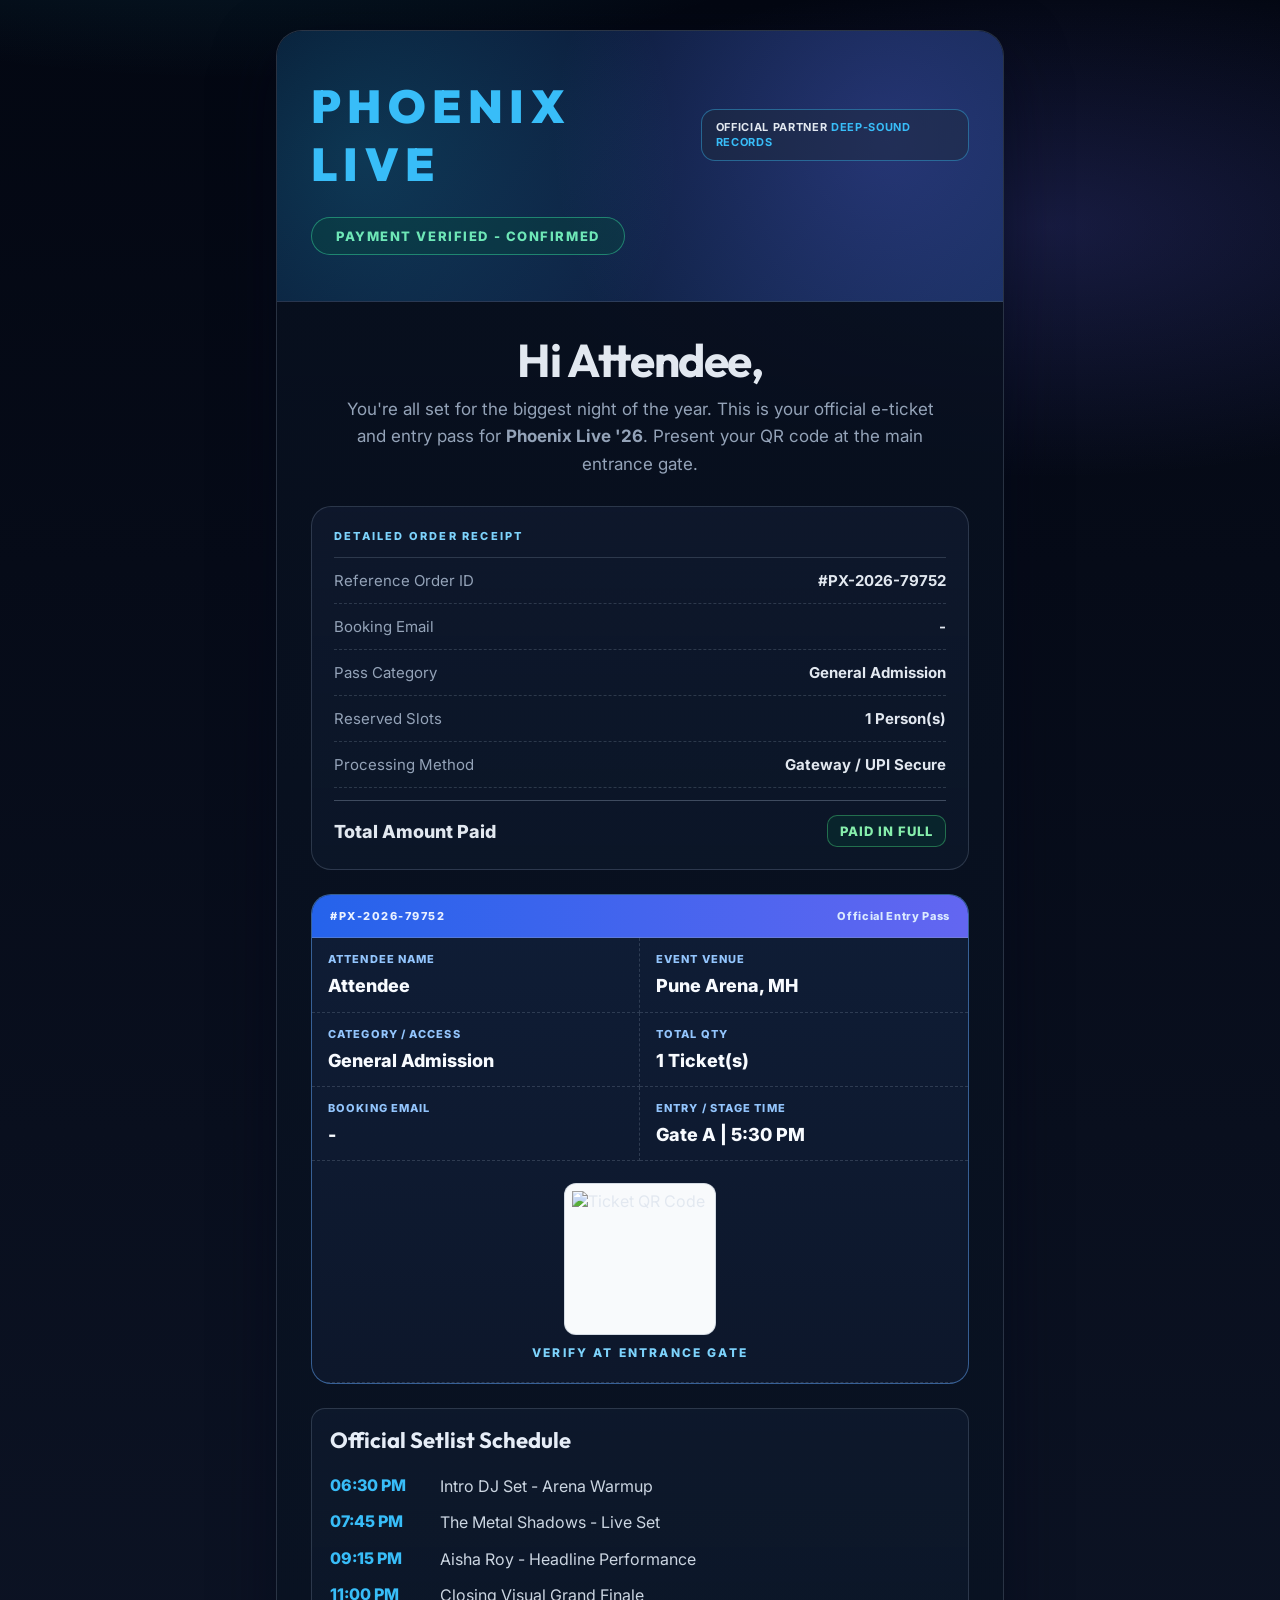
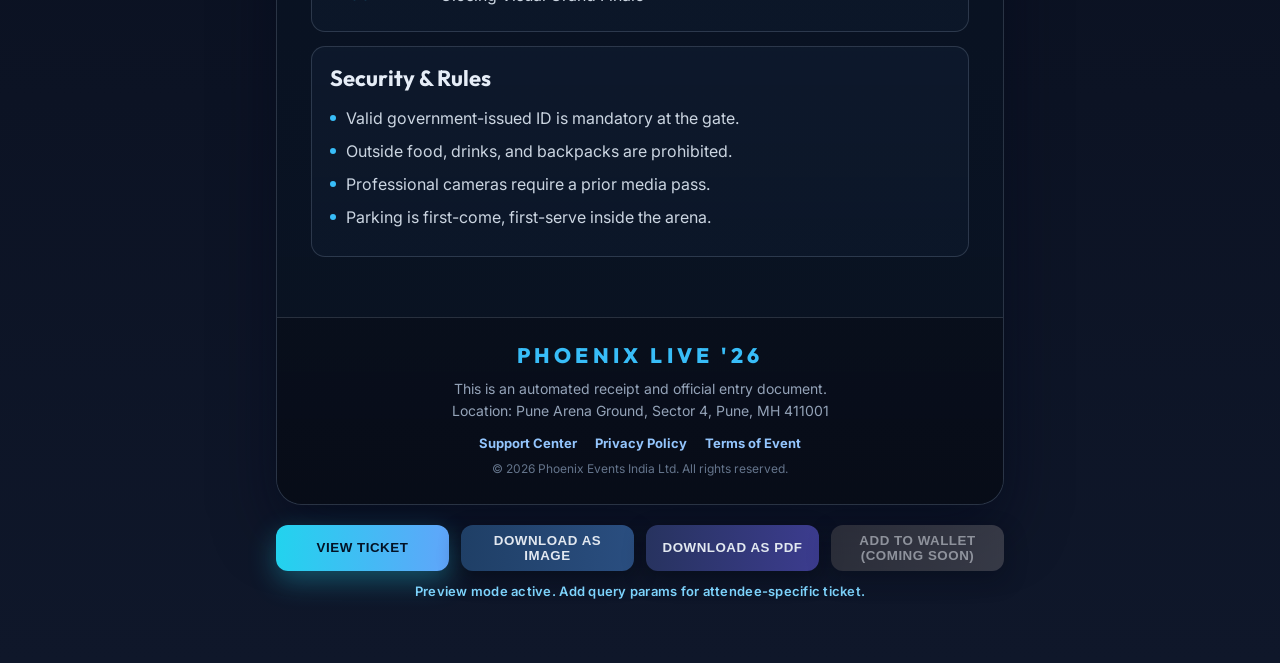
==== email-template/index.html @ 5c180bb5 "Fix e-ticket routing/caching and stabilize ticket preview/download flow" ====
﻿
<!DOCTYPE html>
<html lang="en">
<head>
  <meta charset="UTF-8" />
  <meta name="viewport" content="width=device-width, initial-scale=1.0" />
  <meta http-equiv="Cache-Control" content="no-cache, no-store, must-revalidate" />
  <meta http-equiv="Pragma" content="no-cache" />
  <meta http-equiv="Expires" content="0" />
  <title>PHOENIX LIVE '26 - Official E-Ticket</title>
  <link rel="preconnect" href="https://fonts.googleapis.com" />
  <link rel="preconnect" href="https://fonts.gstatic.com" crossorigin />
  <link href="https://fonts.googleapis.com/css2?family=Inter:wght@400;500;600;700;800;900&family=Outfit:wght@500;700;800;900&display=swap" rel="stylesheet" />
  <style>
    :root {
      --bg1:#030712; --bg2:#0f172a; --surface:#0b1222; --line:rgba(148,163,184,.24);
      --text:#e2e8f0; --muted:#94a3b8; --dim:#64748b; --cyan:#22d3ee; --indigo:#6366f1;
      --success:#34d399; --danger:#fb7185; --shadow:0 24px 60px rgba(2,6,23,.5);
    }
    *,*::before,*::after{box-sizing:border-box;margin:0;padding:0}
    html,body{min-height:100%;font-family:'Inter',system-ui,-apple-system,sans-serif;color:var(--text);overflow-x:hidden;
      background:radial-gradient(1100px 420px at 18% -8%,rgba(34,211,238,.16),transparent 62%),
      radial-gradient(960px 420px at 82% 10%,rgba(99,102,241,.2),transparent 60%),
      linear-gradient(180deg,var(--bg1),var(--bg2));}
    .page-frame{max-width:760px;margin:30px auto 56px;padding:0 16px}
    .ticket-error{display:none;margin-bottom:16px;padding:14px 16px;border-radius:12px;border:1px solid rgba(251,113,133,.45);background:rgba(127,29,29,.25);color:#fecdd3;font-weight:700;text-align:center}
    .ticket-error.show{display:block}
    #ticket-container.arena-pass{border-radius:26px;border:1px solid var(--line);background:linear-gradient(180deg,rgba(8,15,30,.88),rgba(10,19,35,.96));box-shadow:var(--shadow);overflow:hidden}
    .main-header{position:relative;padding:46px 34px;background:linear-gradient(126deg,#07132d,#102347 64%,#162d59);border-bottom:1px solid var(--line)}
    .main-header::after{content:"";position:absolute;inset:0;background:radial-gradient(circle at 12% 48%,rgba(34,211,238,.17),transparent 48%),radial-gradient(circle at 84% 40%,rgba(99,102,241,.24),transparent 53%);pointer-events:none}
    .header-top{position:relative;z-index:1;display:flex;justify-content:space-between;align-items:center;gap:12px;margin-bottom:24px}
    .brand-name{font-family:'Outfit',sans-serif;font-size:clamp(30px,4vw,46px);letter-spacing:.14em;font-weight:900;color:#38bdf8;text-transform:uppercase}
    .partner-seal{border-radius:14px;padding:10px 14px;border:1px solid rgba(56,189,248,.42);background:rgba(30,41,59,.5);font-size:11px;letter-spacing:.06em;font-weight:700;text-transform:uppercase;line-height:1.35}
    .partner-seal b{color:#38bdf8}
    .status-badge{position:relative;z-index:1;display:inline-flex;justify-content:center;align-items:center;margin:0 auto;padding:10px 24px;border-radius:999px;border:1px solid rgba(52,211,153,.5);background:rgba(6,78,59,.34);color:#6ee7b7;font-size:13px;font-weight:800;letter-spacing:.12em;text-transform:uppercase}
    .content-body{padding:34px}
    .hero-msg{text-align:center;margin-bottom:28px}
    .hero-msg h1{font-family:'Outfit',sans-serif;font-size:clamp(32px,4vw,46px);line-height:1.08;margin-bottom:10px;letter-spacing:-.03em}
    .hero-msg p{margin:0 auto;max-width:620px;color:var(--muted);font-size:17px;line-height:1.62}
    .receipt-section{border-radius:20px;border:1px solid var(--line);background:linear-gradient(180deg,rgba(17,27,49,.7),rgba(12,23,41,.85));padding:22px;margin-bottom:24px}
    .section-label{display:block;margin-bottom:14px;color:#7dd3fc;font-size:11px;font-weight:800;letter-spacing:.2em;text-transform:uppercase}
    .receipt-grid{border-top:1px solid var(--line)}
    .receipt-row{display:flex;justify-content:space-between;gap:18px;padding:13px 0;border-bottom:1px dashed var(--line);font-size:15px}
    .receipt-row .label{color:var(--muted)} .receipt-row .value{font-weight:700;text-align:right;word-break:break-word}
    .total-strip{margin-top:12px;padding-top:14px;border-top:1px solid rgba(148,163,184,.38);display:flex;justify-content:space-between;align-items:center;gap:12px}
    .total-label{font-size:18px;font-weight:800} .total-status{font-size:13px;font-weight:800;text-transform:uppercase;letter-spacing:.08em;border-radius:10px;padding:7px 12px;color:#86efac;border:1px solid rgba(74,222,128,.4);background:rgba(6,78,59,.28)}
    .ticket-box{border:1px solid rgba(96,165,250,.5);border-radius:20px;overflow:hidden;margin-bottom:24px;background:linear-gradient(180deg,#0f1d36,#0d172b)}
    .ticket-top{display:flex;justify-content:space-between;align-items:center;gap:16px;padding:14px 18px;background:linear-gradient(90deg,#2563eb,var(--indigo));border-bottom:1px solid rgba(148,163,184,.36)}
    .ticket-top .pass-badge{font-size:11px;font-weight:800;letter-spacing:.14em;text-transform:uppercase;color:#eaf1ff}
    .ticket-top .serial-badge{font-size:11px;color:#dbeafe;font-weight:800;letter-spacing:.06em}
    .ticket-main{display:grid;grid-template-columns:repeat(2,minmax(0,1fr));border-bottom:1px dashed var(--line)}
    .ticket-cell{padding:14px 16px;border-bottom:1px dashed var(--line)}
    .ticket-cell:nth-child(odd){border-right:1px dashed var(--line)}
    .cell-label{display:block;margin-bottom:8px;color:#93c5fd;font-size:11px;font-weight:800;letter-spacing:.1em;text-transform:uppercase}
    .cell-value{color:#f8fbff;font-size:18px;font-weight:800;line-height:1.3;word-break:break-word}
    .qr-area{grid-column:1/-1;display:flex;flex-direction:column;align-items:center;padding:22px 18px;gap:10px}
    .qr-container{width:152px;height:152px;border-radius:12px;overflow:hidden;background:#f8fafc;border:1px solid rgba(148,163,184,.36);display:grid;place-items:center}
    .qr-placeholder{width:136px;height:136px;display:block;object-fit:contain}
    .scan-msg{color:#7dd3fc;font-size:12px;text-transform:uppercase;font-weight:800;letter-spacing:.18em;text-align:center}
    .footer-info{display:grid;gap:14px}
    .info-card{border-radius:14px;border:1px solid var(--line);background:linear-gradient(180deg,rgba(15,27,47,.72),rgba(13,24,42,.82));padding:18px}
    .info-card h3{font-family:'Outfit',sans-serif;font-size:22px;line-height:1.2;margin-bottom:14px;color:#e6edf7}
    .lineup-item{display:flex;gap:12px;padding:7px 0} .lineup-time{width:98px;flex-shrink:0;color:#38bdf8;font-weight:800}
    .lineup-act{color:#cbd5e1;line-height:1.4}
    .rules-list{list-style:none} .rules-list li{position:relative;padding-left:16px;margin-bottom:9px;color:#cbd5e1;line-height:1.5}
    .rules-list li::before{content:"";position:absolute;left:0;top:9px;width:6px;height:6px;border-radius:50%;background:#38bdf8}
    .site-footer{border-top:1px solid var(--line);margin-top:26px;padding:24px 34px 28px;text-align:center;background:linear-gradient(180deg,rgba(8,14,27,.9),rgba(7,12,23,.95))}
    .footer-logo{font-family:'Outfit',sans-serif;color:#38bdf8;font-size:21px;letter-spacing:.2em;text-transform:uppercase;font-weight:800;margin-bottom:10px}
    .footer-text{color:var(--muted);font-size:14px;line-height:1.6;margin-bottom:12px}
    .footer-links{display:flex;justify-content:center;flex-wrap:wrap;gap:18px;margin-bottom:10px}
    .footer-links a{color:#93c5fd;text-decoration:none;font-weight:700;font-size:13px}
    .copyright{font-size:12px;color:var(--dim)}
    .ticket-controls{margin-top:20px;display:grid;grid-template-columns:repeat(4,minmax(0,1fr));gap:12px}
    .control-btn{min-height:46px;border:0;border-radius:12px;padding:0 14px;display:inline-flex;align-items:center;justify-content:center;text-align:center;font-weight:800;letter-spacing:.04em;text-transform:uppercase;cursor:pointer;color:#e2e8f0;background:linear-gradient(92deg,#0f274d,#1d2e58);box-shadow:0 8px 22px rgba(3,7,18,.45);transition:transform .2s ease,box-shadow .2s ease,filter .2s ease}
    .control-btn:hover{transform:translateY(-2px);box-shadow:0 12px 30px rgba(2,6,23,.6);filter:brightness(1.08)}
    .control-btn:active{transform:translateY(0)}
    .control-btn:focus-visible{outline:2px solid var(--cyan);outline-offset:2px}
    .control-btn.primary{color:#031225;background:linear-gradient(92deg,var(--cyan),#60a5fa);box-shadow:0 10px 28px rgba(34,211,238,.32)}
    .control-btn.secondary{background:linear-gradient(92deg,#1f3f66,#2a4e80)} .control-btn.tertiary{background:linear-gradient(92deg,#27335f,#3c3c8f)}
    .control-btn.wallet{background:linear-gradient(92deg,#3f3f46,#52525b);color:#e5e7eb;cursor:not-allowed;opacity:.82}
    .control-btn[disabled]{cursor:not-allowed;opacity:.6;transform:none;filter:none}
    .action-status{min-height:24px;margin-top:12px;color:#7dd3fc;font-size:13px;text-align:center;font-weight:600;letter-spacing:.02em}
    .action-status.error{color:#fda4af} .action-status.success{color:#86efac}
    @media (max-width:980px){.ticket-controls{grid-template-columns:repeat(2,minmax(0,1fr))}}
    @media (max-width:760px){.page-frame{margin:20px auto 46px;padding:0 10px}.main-header{padding:30px 18px}.header-top{flex-direction:column;align-items:flex-start}.brand-name{letter-spacing:.09em}.content-body{padding:20px 16px}.site-footer{padding:20px 16px 24px}.ticket-main{grid-template-columns:1fr}.ticket-cell:nth-child(odd){border-right:none}.lineup-item{flex-direction:column;gap:4px}.lineup-time{width:auto}.ticket-controls{grid-template-columns:1fr}}
  </style>
</head>
<body>
  <main class="page-frame" aria-label="Phoenix Live Ticket Page">
    <div id="ticket-error" class="ticket-error" role="alert" aria-live="assertive">Invalid Ticket URL</div>
    <div id="ticket-container" class="arena-pass">
      <header class="main-header">
        <div class="header-top">
          <div class="brand-name">Phoenix Live</div>
          <div class="partner-seal">Official Partner <b>Deep-Sound Records</b></div>
        </div>
        <div class="status-badge">Payment Verified - Confirmed</div>
      </header>
      <div class="content-body">
        <section class="hero-msg" aria-label="Attendee Greeting">
          <h1 id="greet-name">Hi Attendee,</h1>
          <p>You're all set for the biggest night of the year. This is your official e-ticket and entry pass for <strong>Phoenix Live '26</strong>. Present your QR code at the main entrance gate.</p>
        </section>
        <section class="receipt-section" aria-label="Order Receipt">
          <span class="section-label">Detailed Order Receipt</span>
          <div class="receipt-grid">
            <div class="receipt-row"><span class="label">Reference Order ID</span><span class="value" id="receipt-id">#PX-2026-00000</span></div>
            <div class="receipt-row"><span class="label">Booking Email</span><span class="value" id="receipt-email">-</span></div>
            <div class="receipt-row"><span class="label">Pass Category</span><span class="value" id="receipt-pass">General Admission</span></div>
            <div class="receipt-row"><span class="label">Reserved Slots</span><span class="value" id="receipt-qty">1 Person(s)</span></div>
            <div class="receipt-row"><span class="label">Processing Method</span><span class="value">Gateway / UPI Secure</span></div>
          </div>
          <div class="total-strip"><span class="total-label">Total Amount Paid</span><span class="total-status">Paid in Full</span></div>
        </section>
        <section class="ticket-box" aria-label="Official Venue Ticket">
          <div class="ticket-top">
            <span class="pass-badge" id="pass-id-badge">#PX-2026-00000</span>
            <span class="serial-badge">Official Entry Pass</span>
          </div>
          <div class="ticket-main">
            <div class="ticket-cell"><span class="cell-label">Attendee Name</span><span class="cell-value" id="pass-name">Attendee</span></div>
            <div class="ticket-cell"><span class="cell-label">Event Venue</span><span class="cell-value">Pune Arena, MH</span></div>
            <div class="ticket-cell"><span class="cell-label">Category / Access</span><span class="cell-value" id="pass-cat">General Admission</span></div>
            <div class="ticket-cell"><span class="cell-label">Total Qty</span><span class="cell-value" id="pass-total">1 Ticket(s)</span></div>
            <div class="ticket-cell"><span class="cell-label">Booking Email</span><span class="cell-value" id="pass-email">-</span></div>
            <div class="ticket-cell"><span class="cell-label">Entry / Stage Time</span><span class="cell-value">Gate A | 5:30 PM</span></div>
            <div class="qr-area">
              <div class="qr-container">
                <img id="qr-img" class="qr-placeholder" src="https://api.qrserver.com/v1/create-qr-code/?size=150x150&data=PX-2026-CONFIRMED" alt="Ticket QR Code" />
              </div>
              <div class="scan-msg">Verify at Entrance Gate</div>
            </div>
          </div>
        </section>
        <section class="footer-info" aria-label="Event Information">
          <div class="info-card">
            <h3>Official Setlist Schedule</h3>
            <div class="lineup-item"><span class="lineup-time">06:30 PM</span><span class="lineup-act">Intro DJ Set - Arena Warmup</span></div>
            <div class="lineup-item"><span class="lineup-time">07:45 PM</span><span class="lineup-act">The Metal Shadows - Live Set</span></div>
            <div class="lineup-item"><span class="lineup-time">09:15 PM</span><span class="lineup-act">Aisha Roy - Headline Performance</span></div>
            <div class="lineup-item"><span class="lineup-time">11:00 PM</span><span class="lineup-act">Closing Visual Grand Finale</span></div>
          </div>
          <div class="info-card">
            <h3>Security &amp; Rules</h3>
            <ul class="rules-list">
              <li>Valid government-issued ID is mandatory at the gate.</li>
              <li>Outside food, drinks, and backpacks are prohibited.</li>
              <li>Professional cameras require a prior media pass.</li>
              <li>Parking is first-come, first-serve inside the arena.</li>
            </ul>
          </div>
        </section>
      </div>
      <footer class="site-footer">
        <div class="footer-logo">Phoenix Live '26</div>
        <p class="footer-text">This is an automated receipt and official entry document.<br />Location: Pune Arena Ground, Sector 4, Pune, MH 411001</p>
        <div class="footer-links"><a href="#">Support Center</a><a href="#">Privacy Policy</a><a href="#">Terms of Event</a></div>
        <div class="copyright">&copy; 2026 Phoenix Events India Ltd. All rights reserved.</div>
      </footer>
    </div>
    <div class="ticket-controls" aria-label="Ticket Actions">
      <button type="button" id="view-ticket-btn" class="control-btn primary">View Ticket</button>
      <button type="button" id="download-image-btn" class="control-btn secondary">Download As Image</button>
      <button type="button" id="download-pdf-btn" class="control-btn tertiary">Download As PDF</button>
      <button type="button" id="wallet-btn" class="control-btn wallet" disabled>Add To Wallet (Coming Soon)</button>
    </div>
    <p id="action-status" class="action-status" aria-live="polite"></p>
  </main>
  <script src="https://cdnjs.cloudflare.com/ajax/libs/html2canvas/1.4.1/html2canvas.min.js"></script>
  <script src="https://cdn.jsdelivr.net/npm/qrcode@1.5.4/build/qrcode.min.js"></script>
  <script src="https://cdnjs.cloudflare.com/ajax/libs/jspdf/2.5.1/jspdf.umd.min.js"></script>
  <script>
    'use strict';
    const TICKET_CONFIG = { fileNameImage: 'Phoenix_Live_Ticket.png', fileNamePdf: 'Phoenix_Live_Ticket.pdf', minCaptureScale: 2, maxCaptureScale: 4, autoDownloadDelayMs: 3000 };
    const state = { valid: false, errors: [], data: null, serial: String(Math.floor(Math.random() * 90000 + 10000)), orderId: '', autoDownloadTriggered: false, downloadBusy: false };
    function sanitizeText(value, fallback, maxLen) {
      const safeFallback = fallback || '';
      if (typeof value !== 'string') return safeFallback;
      const normalized = value.trim().replace(/\s+/g, ' ');
      if (!normalized) return safeFallback;
      return normalized.slice(0, maxLen || 80);
    }
    function parseAndValidateParams() {
      const params = new URLSearchParams(window.location.search);
      const keys = ['name', 'pass', 'qty', 'email'];
      const hasMeaningfulParams = keys.some((key) => {
        const raw = params.get(key);
        return typeof raw === 'string' && raw.trim() !== '';
      });
      const rawName = params.get('name');
      const rawPass = params.get('pass');
      const rawQty = params.get('qty');
      const rawEmail = params.get('email');
      const data = { name: sanitizeText(rawName, 'Attendee', 70), pass: sanitizeText(rawPass, 'General Admission', 70), qty: 1, email: sanitizeText(rawEmail, '-', 120) };
      const errors = [];
      if (rawQty !== null && rawQty.trim() !== '') {
        const parsedQty = Number(rawQty);
        if (!Number.isFinite(parsedQty) || parsedQty <= 0 || !Number.isInteger(parsedQty)) {
          errors.push('Invalid quantity: qty must be a positive integer.');
        } else {
          data.qty = parsedQty;
        }
      }
      if (!data.name) data.name = 'Attendee';
      return { valid: errors.length === 0, data, errors, hasMeaningfulParams };
    }
    function fillText(id, value) { const el = document.getElementById(id); if (el) el.textContent = value; }
    function setActionStatus(message, tone) {
      const statusEl = document.getElementById('action-status');
      if (!statusEl) return;
      statusEl.textContent = message || '';
      statusEl.className = 'action-status';
      if (tone) statusEl.classList.add(tone);
    }
    function setTicketError(errors) {
      const errorEl = document.getElementById('ticket-error');
      if (!errorEl) return;
      if (errors && errors.length) {
        errorEl.textContent = errors[0] || 'Invalid Ticket URL';
        errorEl.classList.add('show');
        return;
      }
      errorEl.classList.remove('show');
      errorEl.textContent = 'Invalid Ticket URL';
    }
    function setDownloadButtonsDisabled(disabled) {
      const imageBtn = document.getElementById('download-image-btn');
      const pdfBtn = document.getElementById('download-pdf-btn');
      if (imageBtn) imageBtn.disabled = !!disabled;
      if (pdfBtn) pdfBtn.disabled = !!disabled;
    }
    function getCaptureScale() {
      const dpr = window.devicePixelRatio || 1;
      const scaled = dpr * 1.8;
      return Math.max(TICKET_CONFIG.minCaptureScale, Math.min(TICKET_CONFIG.maxCaptureScale, scaled));
    }
    async function captureTicketCanvas() {
      const ticketContainer = document.getElementById('ticket-container');
      if (!ticketContainer) throw new Error('Ticket container not found.');
      try {
        return await html2canvas(ticketContainer, { scale: getCaptureScale(), useCORS: true, backgroundColor: null, logging: false });
      } catch (error) {
        // Retry by excluding external QR image if browser marks canvas as tainted.
        return html2canvas(ticketContainer, {
          scale: getCaptureScale(),
          useCORS: true,
          backgroundColor: null,
          logging: false,
          ignoreElements: function (el) { return el && el.id === 'qr-img'; }
        });
      }
    }
    function setQrFallbackImage(imgEl, qrPayload) {
      const encoded = encodeURIComponent(qrPayload);
      imgEl.src = 'https://api.qrserver.com/v1/create-qr-code/?size=160x160&data=' + encoded;
    }
    function setQrImage(imgEl, qrPayload) {
      imgEl.crossOrigin = 'anonymous';
      imgEl.referrerPolicy = 'no-referrer';
      if (window.QRCode && typeof window.QRCode.toDataURL === 'function') {
        window.QRCode.toDataURL(qrPayload, {
          errorCorrectionLevel: 'M',
          margin: 1,
          width: 160,
          color: { dark: '#0b1222', light: '#ffffff' }
        }, function (err, dataUrl) {
          if (!err && dataUrl) {
            imgEl.src = dataUrl;
            return;
          }
          setQrFallbackImage(imgEl, qrPayload);
        });
        return;
      }
      setQrFallbackImage(imgEl, qrPayload);
    }
    function scrollToTicket() {
      const ticketContainer = document.getElementById('ticket-container');
      if (!ticketContainer) return;
      ticketContainer.scrollIntoView({ behavior: 'smooth', block: 'start' });
    }
    async function downloadImage() {
      if (!state.valid || state.downloadBusy) return;
      state.downloadBusy = true;
      try {
        setActionStatus('Preparing high-resolution PNG...', null);
        const canvas = await captureTicketCanvas();
        const link = document.createElement('a');
        link.href = canvas.toDataURL('image/png', 1);
        link.download = TICKET_CONFIG.fileNameImage;
        document.body.appendChild(link);
        link.click();
        link.remove();
        setActionStatus('Image downloaded successfully.', 'success');
      } catch (error) {
        console.error('Image download failed:', error);
        setActionStatus('Image download failed. Please try again.', 'error');
      } finally {
        state.downloadBusy = false;
      }
    }
    async function downloadPDF(options) {
      const opts = options || {};
      if (!state.valid || state.downloadBusy) return;
      state.downloadBusy = true;
      try {
        setActionStatus(opts.auto ? 'Auto-generating ticket PDF...' : 'Generating ticket PDF...', null);
        const canvas = await captureTicketCanvas();
        const imgData = canvas.toDataURL('image/png', 1);
        const jspdfNamespace = window.jspdf;
        if (!jspdfNamespace || !jspdfNamespace.jsPDF) throw new Error('jsPDF not available.');
        const pdf = new jspdfNamespace.jsPDF({ orientation: 'portrait', unit: 'mm', format: 'a4' });
        const pageWidth = pdf.internal.pageSize.getWidth();
        const pageHeight = pdf.internal.pageSize.getHeight();
        const margin = 8;
        const maxWidth = pageWidth - margin * 2;
        const maxHeight = pageHeight - margin * 2;
        const imageWidth = canvas.width;
        const imageHeight = canvas.height;
        const ratio = Math.min(maxWidth / imageWidth, maxHeight / imageHeight);
        const renderWidth = imageWidth * ratio;
        const renderHeight = imageHeight * ratio;
        const x = (pageWidth - renderWidth) / 2;
        const y = (pageHeight - renderHeight) / 2;
        pdf.addImage(imgData, 'PNG', x, y, renderWidth, renderHeight, undefined, 'FAST');
        pdf.save(TICKET_CONFIG.fileNamePdf);
        setActionStatus('PDF downloaded successfully.', 'success');
      } catch (error) {
        console.error('PDF download failed:', error);
        setActionStatus('PDF download failed. Please try again.', 'error');
      } finally {
        state.downloadBusy = false;
      }
    }
    function renderTicketData(data) {
      state.orderId = 'PX-2026-' + state.serial;
      fillText('greet-name', 'Hi ' + data.name + ',');
      fillText('receipt-id', '#' + state.orderId);
      fillText('receipt-email', data.email);
      fillText('receipt-pass', data.pass);
      fillText('receipt-qty', data.qty + ' Person(s)');
      fillText('pass-id-badge', '#' + state.orderId);
      fillText('pass-name', data.name);
      fillText('pass-cat', data.pass);
      fillText('pass-total', data.qty + ' Ticket(s)');
      fillText('pass-email', data.email);
      const qrImg = document.getElementById('qr-img');
      if (qrImg) {
        const qrPayload = 'ORDER:' + state.orderId + '|NAME:' + data.name + '|PASS:' + data.pass + '|QTY:' + data.qty + '|EMAIL:' + data.email;
        setQrImage(qrImg, qrPayload);
      }
    }
    function maybeAutoDownloadPDF() {
      if (!state.valid || state.autoDownloadTriggered) return;
      state.autoDownloadTriggered = true;
      window.setTimeout(() => { downloadPDF({ auto: true }); }, TICKET_CONFIG.autoDownloadDelayMs);
    }
    function attachEvents() {
      const viewBtn = document.getElementById('view-ticket-btn');
      const imageBtn = document.getElementById('download-image-btn');
      const pdfBtn = document.getElementById('download-pdf-btn');
      if (viewBtn) viewBtn.addEventListener('click', scrollToTicket);
      if (imageBtn) imageBtn.addEventListener('click', downloadImage);
      if (pdfBtn) pdfBtn.addEventListener('click', () => downloadPDF({ auto: false }));
    }
    function initTicketPage() {
      const result = parseAndValidateParams();
      state.valid = result.valid;
      state.errors = result.errors;
      state.data = result.data;
      renderTicketData(result.data);
      attachEvents();
      if (!result.valid) {
        setTicketError(result.errors);
        setDownloadButtonsDisabled(true);
        setActionStatus('Please check your ticket link and try again.', 'error');
        return;
      }
      setTicketError([]);
      setDownloadButtonsDisabled(false);
      setActionStatus(result.hasMeaningfulParams ? 'Ticket loaded. You can download image or PDF.' : 'Preview mode active. Add query params for attendee-specific ticket.', null);
      if (result.hasMeaningfulParams) {
        maybeAutoDownloadPDF();
      }
    }
    window.downloadImage = downloadImage;
    window.downloadPDF = downloadPDF;
    window.scrollToTicket = scrollToTicket;
    window.parseAndValidateParams = parseAndValidateParams;
    initTicketPage();
  </script>
</body>
</html>
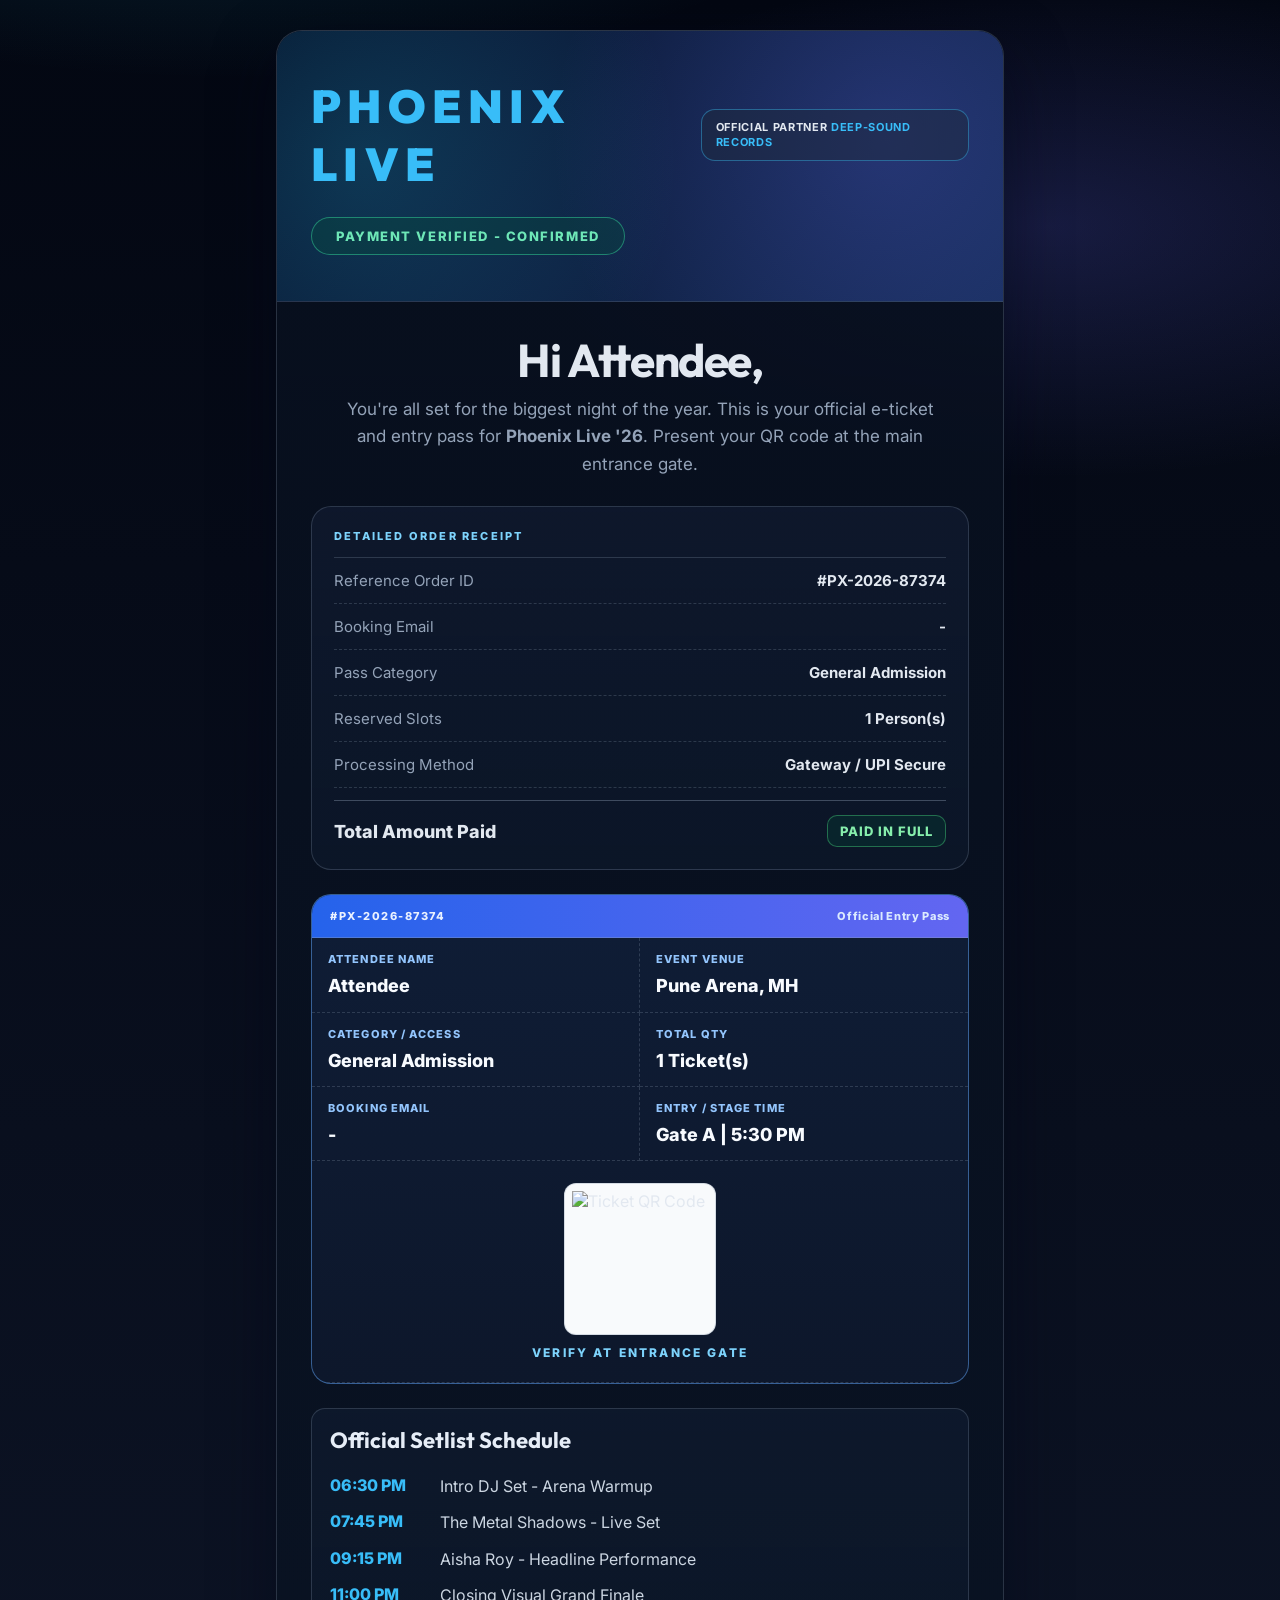
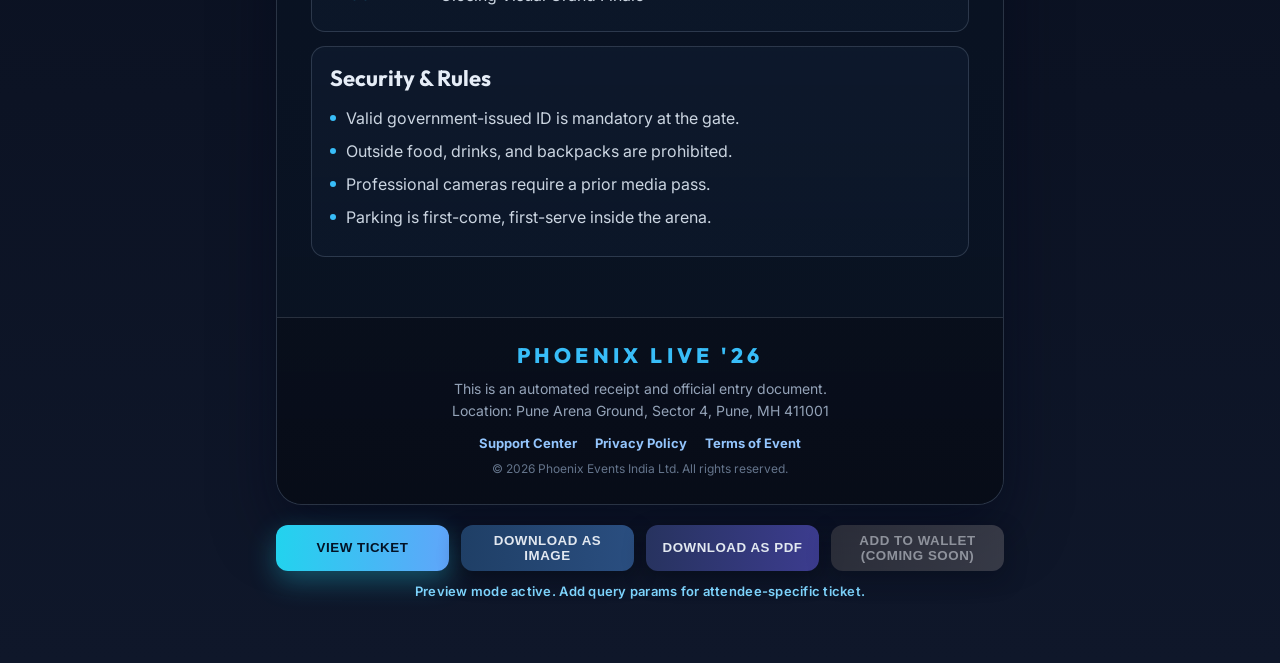
==== commit da324921: "Use latest registration data for ticket details and stabilize ticket preview" ====
--- a/email-template/index.html
+++ b/email-template/index.html
@@ -171,6 +171,7 @@
   <script src="https://cdnjs.cloudflare.com/ajax/libs/jspdf/2.5.1/jspdf.umd.min.js"></script>
   <script>
     'use strict';
+    const TICKET_STORAGE_KEY = 'epic2003.confirmedTicket.v1';
     const TICKET_CONFIG = { fileNameImage: 'Phoenix_Live_Ticket.png', fileNamePdf: 'Phoenix_Live_Ticket.pdf', minCaptureScale: 2, maxCaptureScale: 4, autoDownloadDelayMs: 3000 };
     const state = { valid: false, errors: [], data: null, serial: String(Math.floor(Math.random() * 90000 + 10000)), orderId: '', autoDownloadTriggered: false, downloadBusy: false };
     function sanitizeText(value, fallback, maxLen) {
@@ -180,6 +181,16 @@
       if (!normalized) return safeFallback;
       return normalized.slice(0, maxLen || 80);
     }
+    function readStoredTicket() {
+      try {
+        const raw = window.localStorage.getItem(TICKET_STORAGE_KEY);
+        if (!raw) return null;
+        const parsed = JSON.parse(raw);
+        return parsed && typeof parsed === 'object' ? parsed : null;
+      } catch {
+        return null;
+      }
+    }
     function parseAndValidateParams() {
       const params = new URLSearchParams(window.location.search);
       const keys = ['name', 'pass', 'qty', 'email'];
@@ -187,22 +198,36 @@
         const raw = params.get(key);
         return typeof raw === 'string' && raw.trim() !== '';
       });
+      const stored = readStoredTicket();
       const rawName = params.get('name');
       const rawPass = params.get('pass');
       const rawQty = params.get('qty');
       const rawEmail = params.get('email');
-      const data = { name: sanitizeText(rawName, 'Attendee', 70), pass: sanitizeText(rawPass, 'General Admission', 70), qty: 1, email: sanitizeText(rawEmail, '-', 120) };
+      const data = {
+        name: sanitizeText(rawName, sanitizeText(stored && stored.name, 'Attendee', 70), 70),
+        pass: sanitizeText(rawPass, sanitizeText(stored && stored.pass, 'General Admission', 70), 70),
+        qty: 1,
+        email: sanitizeText(rawEmail, sanitizeText(stored && stored.email, '-', 120), 120)
+      };
       const errors = [];
-      if (rawQty !== null && rawQty.trim() !== '') {
-        const parsedQty = Number(rawQty);
+      const hasParamQty = rawQty !== null && rawQty.trim() !== '';
+      const storedQtyRaw = stored && stored.qty !== undefined ? String(stored.qty) : '';
+      const hasStoredQty = storedQtyRaw.trim() !== '';
+      if (hasParamQty || hasStoredQty) {
+        const parsedQty = Number(hasParamQty ? rawQty : storedQtyRaw);
         if (!Number.isFinite(parsedQty) || parsedQty <= 0 || !Number.isInteger(parsedQty)) {
-          errors.push('Invalid quantity: qty must be a positive integer.');
+          if (hasParamQty) {
+            errors.push('Invalid quantity: qty must be a positive integer.');
+          } else {
+            data.qty = 1;
+          }
         } else {
           data.qty = parsedQty;
         }
       }
       if (!data.name) data.name = 'Attendee';
-      return { valid: errors.length === 0, data, errors, hasMeaningfulParams };
+      const hasStoredTicketData = !!(stored && (stored.name || stored.pass || stored.email || stored.qty));
+      return { valid: errors.length === 0, data, errors, hasMeaningfulParams: hasMeaningfulParams || hasStoredTicketData };
     }
     function fillText(id, value) { const el = document.getElementById(id); if (el) el.textContent = value; }
     function setActionStatus(message, tone) {
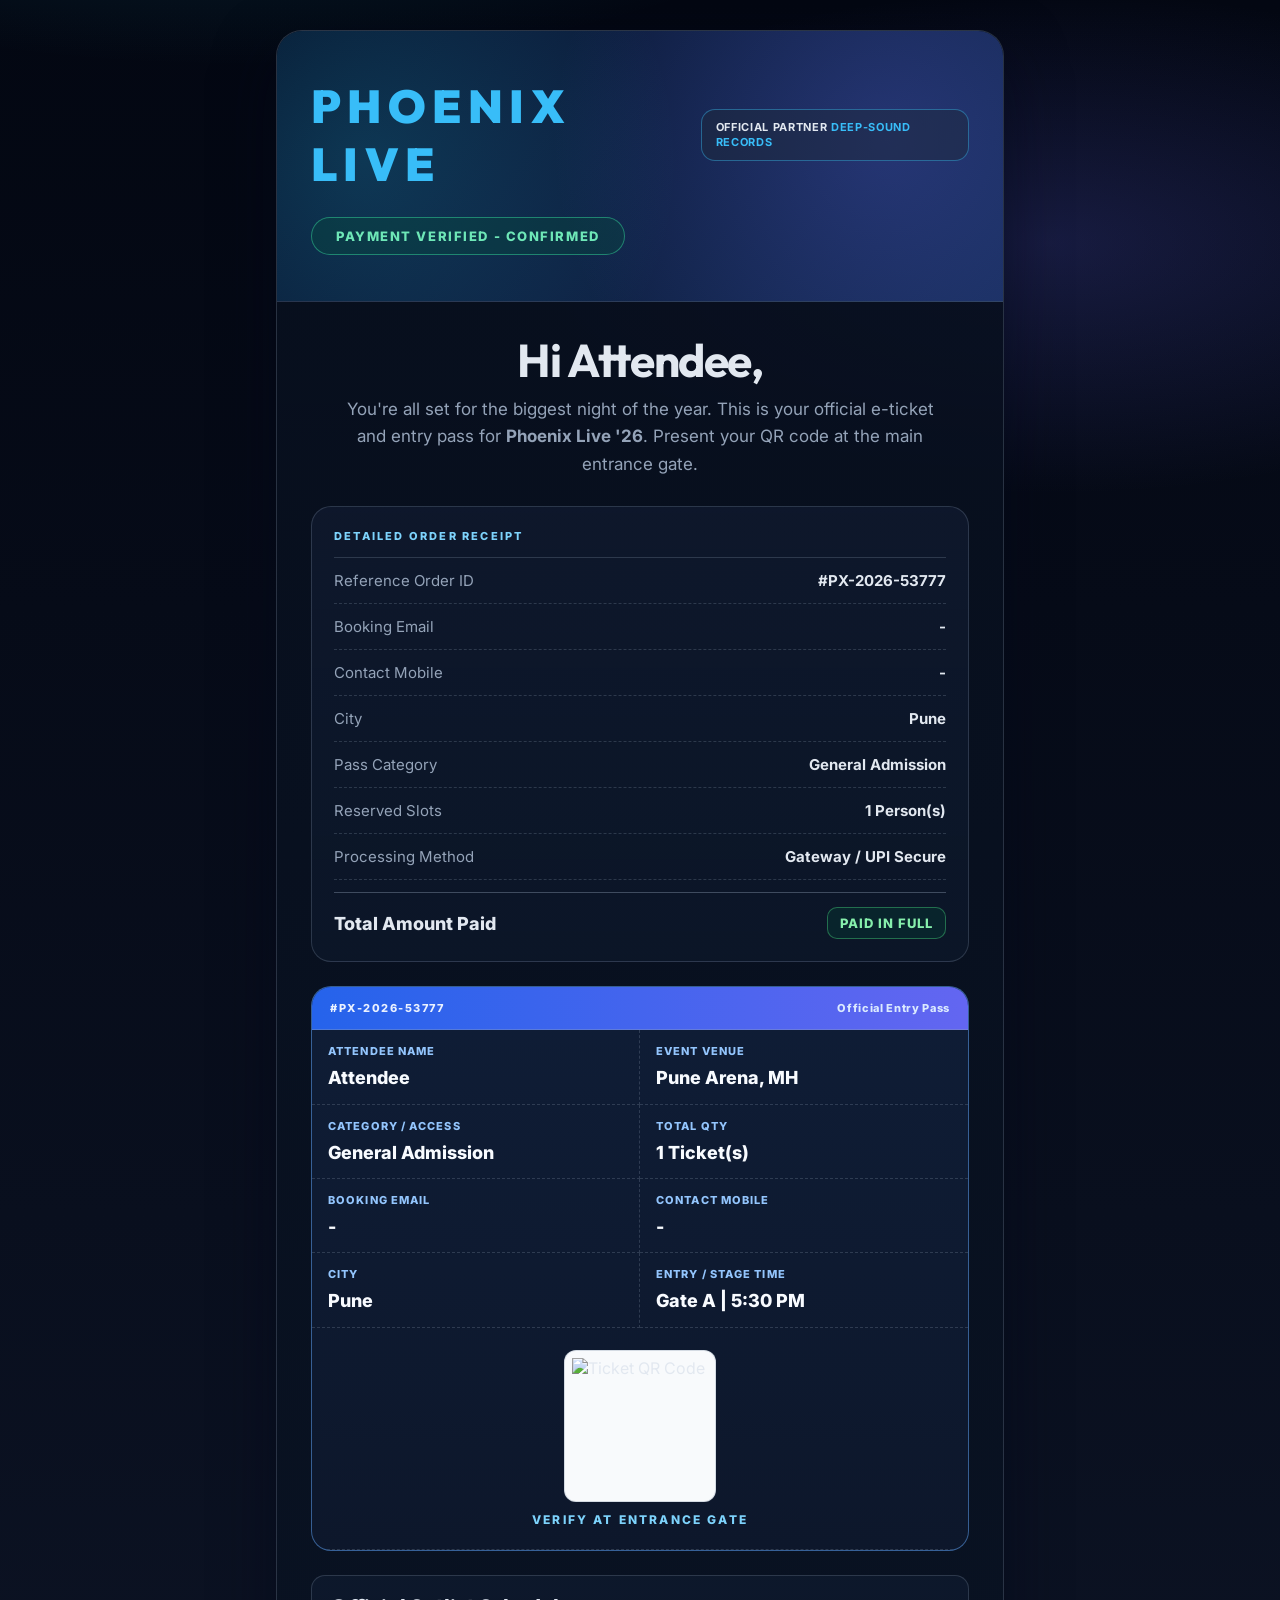
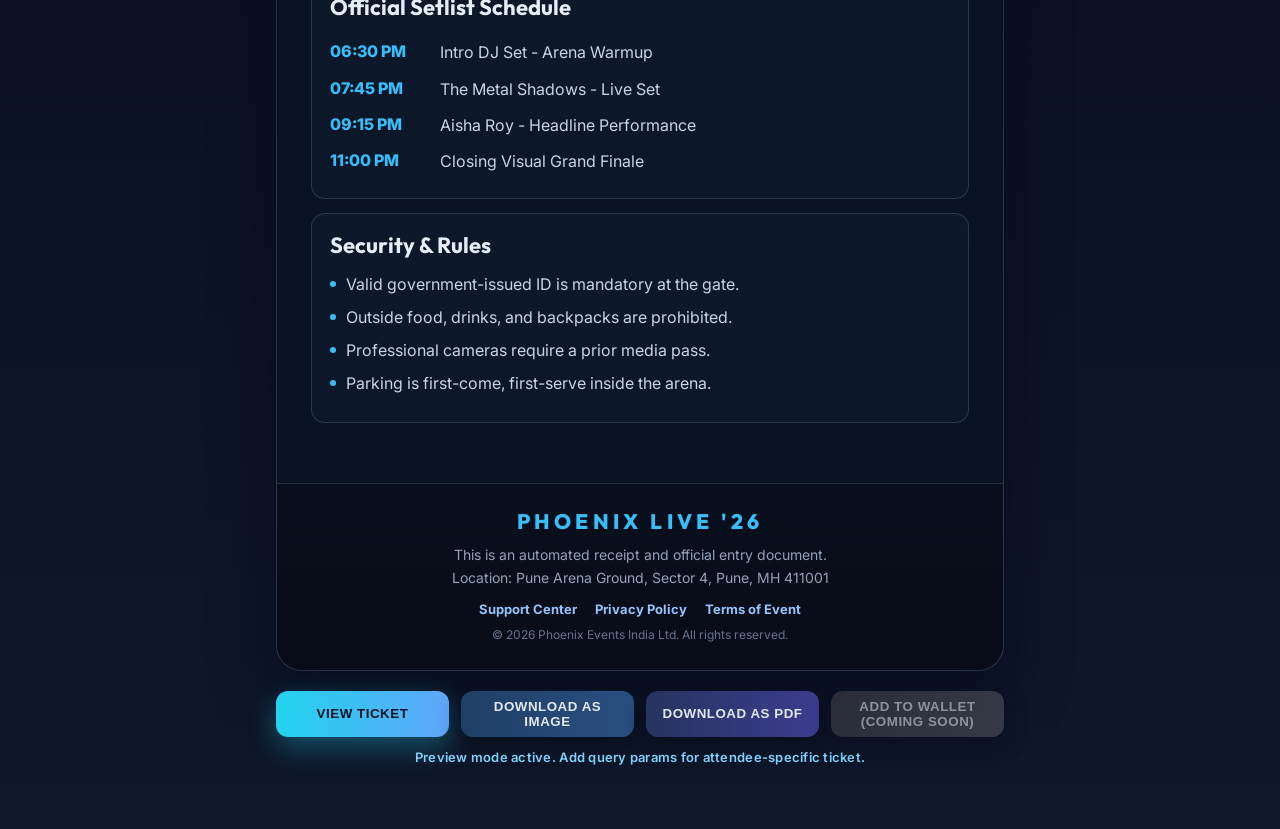
==== commit 3ddfbbf7: "Auto-fill ticket with customer name, mobile, email, city, pass and quantity" ====
--- a/email-template/index.html
+++ b/email-template/index.html
@@ -106,6 +106,8 @@
           <div class="receipt-grid">
             <div class="receipt-row"><span class="label">Reference Order ID</span><span class="value" id="receipt-id">#PX-2026-00000</span></div>
             <div class="receipt-row"><span class="label">Booking Email</span><span class="value" id="receipt-email">-</span></div>
+            <div class="receipt-row"><span class="label">Contact Mobile</span><span class="value" id="receipt-phone">-</span></div>
+            <div class="receipt-row"><span class="label">City</span><span class="value" id="receipt-city">Pune</span></div>
             <div class="receipt-row"><span class="label">Pass Category</span><span class="value" id="receipt-pass">General Admission</span></div>
             <div class="receipt-row"><span class="label">Reserved Slots</span><span class="value" id="receipt-qty">1 Person(s)</span></div>
             <div class="receipt-row"><span class="label">Processing Method</span><span class="value">Gateway / UPI Secure</span></div>
@@ -123,6 +125,8 @@
             <div class="ticket-cell"><span class="cell-label">Category / Access</span><span class="cell-value" id="pass-cat">General Admission</span></div>
             <div class="ticket-cell"><span class="cell-label">Total Qty</span><span class="cell-value" id="pass-total">1 Ticket(s)</span></div>
             <div class="ticket-cell"><span class="cell-label">Booking Email</span><span class="cell-value" id="pass-email">-</span></div>
+            <div class="ticket-cell"><span class="cell-label">Contact Mobile</span><span class="cell-value" id="pass-phone">-</span></div>
+            <div class="ticket-cell"><span class="cell-label">City</span><span class="cell-value" id="pass-city">Pune</span></div>
             <div class="ticket-cell"><span class="cell-label">Entry / Stage Time</span><span class="cell-value">Gate A | 5:30 PM</span></div>
             <div class="qr-area">
               <div class="qr-container">
@@ -193,7 +197,7 @@
     }
     function parseAndValidateParams() {
       const params = new URLSearchParams(window.location.search);
-      const keys = ['name', 'pass', 'qty', 'email'];
+      const keys = ['name', 'pass', 'qty', 'email', 'phone', 'city'];
       const hasMeaningfulParams = keys.some((key) => {
         const raw = params.get(key);
         return typeof raw === 'string' && raw.trim() !== '';
@@ -203,11 +207,15 @@
       const rawPass = params.get('pass');
       const rawQty = params.get('qty');
       const rawEmail = params.get('email');
+      const rawPhone = params.get('phone');
+      const rawCity = params.get('city');
       const data = {
         name: sanitizeText(rawName, sanitizeText(stored && stored.name, 'Attendee', 70), 70),
         pass: sanitizeText(rawPass, sanitizeText(stored && stored.pass, 'General Admission', 70), 70),
         qty: 1,
-        email: sanitizeText(rawEmail, sanitizeText(stored && stored.email, '-', 120), 120)
+        email: sanitizeText(rawEmail, sanitizeText(stored && stored.email, '-', 120), 120),
+        phone: sanitizeText(rawPhone, sanitizeText(stored && stored.phone, '-', 24), 24),
+        city: sanitizeText(rawCity, sanitizeText(stored && stored.city, 'Pune', 40), 40)
       };
       const errors = [];
       const hasParamQty = rawQty !== null && rawQty.trim() !== '';
@@ -226,7 +234,7 @@
         }
       }
       if (!data.name) data.name = 'Attendee';
-      const hasStoredTicketData = !!(stored && (stored.name || stored.pass || stored.email || stored.qty));
+      const hasStoredTicketData = !!(stored && (stored.name || stored.pass || stored.email || stored.phone || stored.city || stored.qty));
       return { valid: errors.length === 0, data, errors, hasMeaningfulParams: hasMeaningfulParams || hasStoredTicketData };
     }
     function fillText(id, value) { const el = document.getElementById(id); if (el) el.textContent = value; }
@@ -362,6 +370,8 @@
       fillText('greet-name', 'Hi ' + data.name + ',');
       fillText('receipt-id', '#' + state.orderId);
       fillText('receipt-email', data.email);
+      fillText('receipt-phone', data.phone);
+      fillText('receipt-city', data.city);
       fillText('receipt-pass', data.pass);
       fillText('receipt-qty', data.qty + ' Person(s)');
       fillText('pass-id-badge', '#' + state.orderId);
@@ -369,9 +379,11 @@
       fillText('pass-cat', data.pass);
       fillText('pass-total', data.qty + ' Ticket(s)');
       fillText('pass-email', data.email);
+      fillText('pass-phone', data.phone);
+      fillText('pass-city', data.city);
       const qrImg = document.getElementById('qr-img');
       if (qrImg) {
-        const qrPayload = 'ORDER:' + state.orderId + '|NAME:' + data.name + '|PASS:' + data.pass + '|QTY:' + data.qty + '|EMAIL:' + data.email;
+        const qrPayload = 'ORDER:' + state.orderId + '|NAME:' + data.name + '|PASS:' + data.pass + '|QTY:' + data.qty + '|EMAIL:' + data.email + '|PHONE:' + data.phone + '|CITY:' + data.city;
         setQrImage(qrImg, qrPayload);
       }
     }
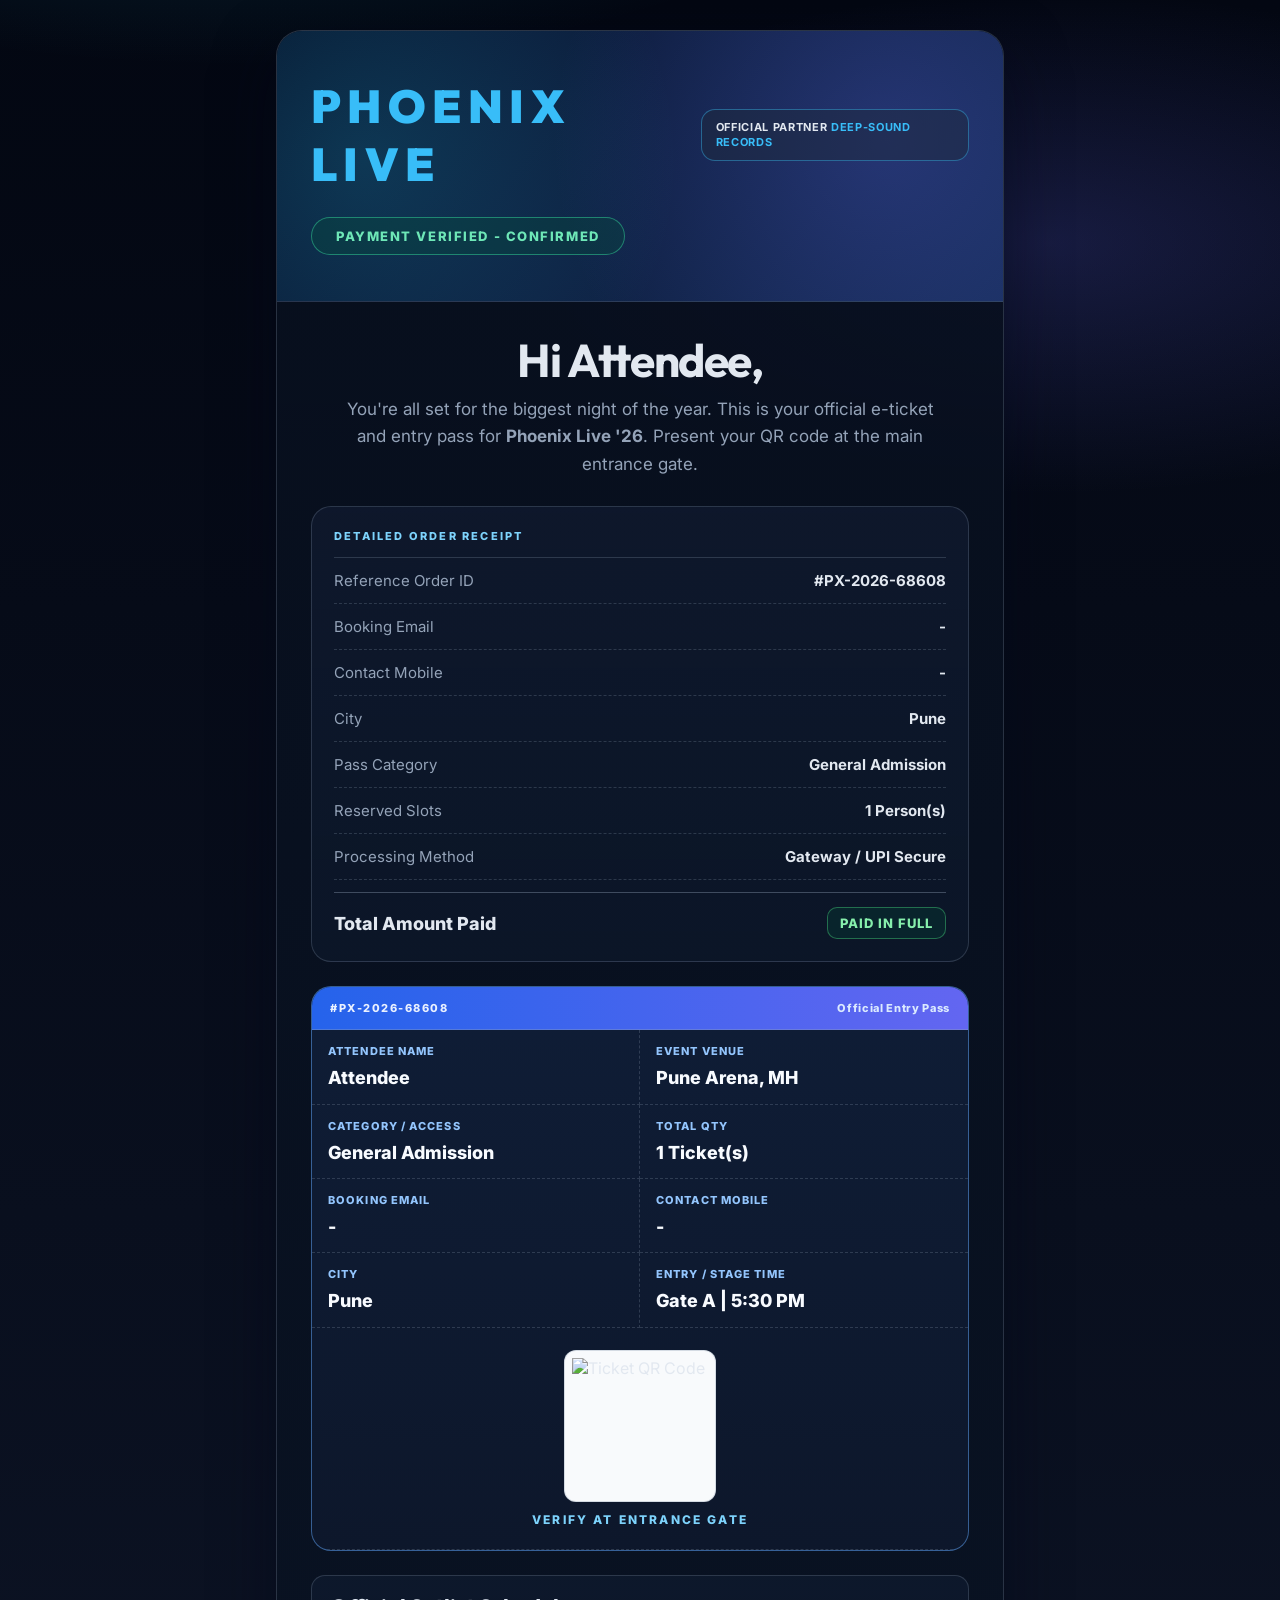
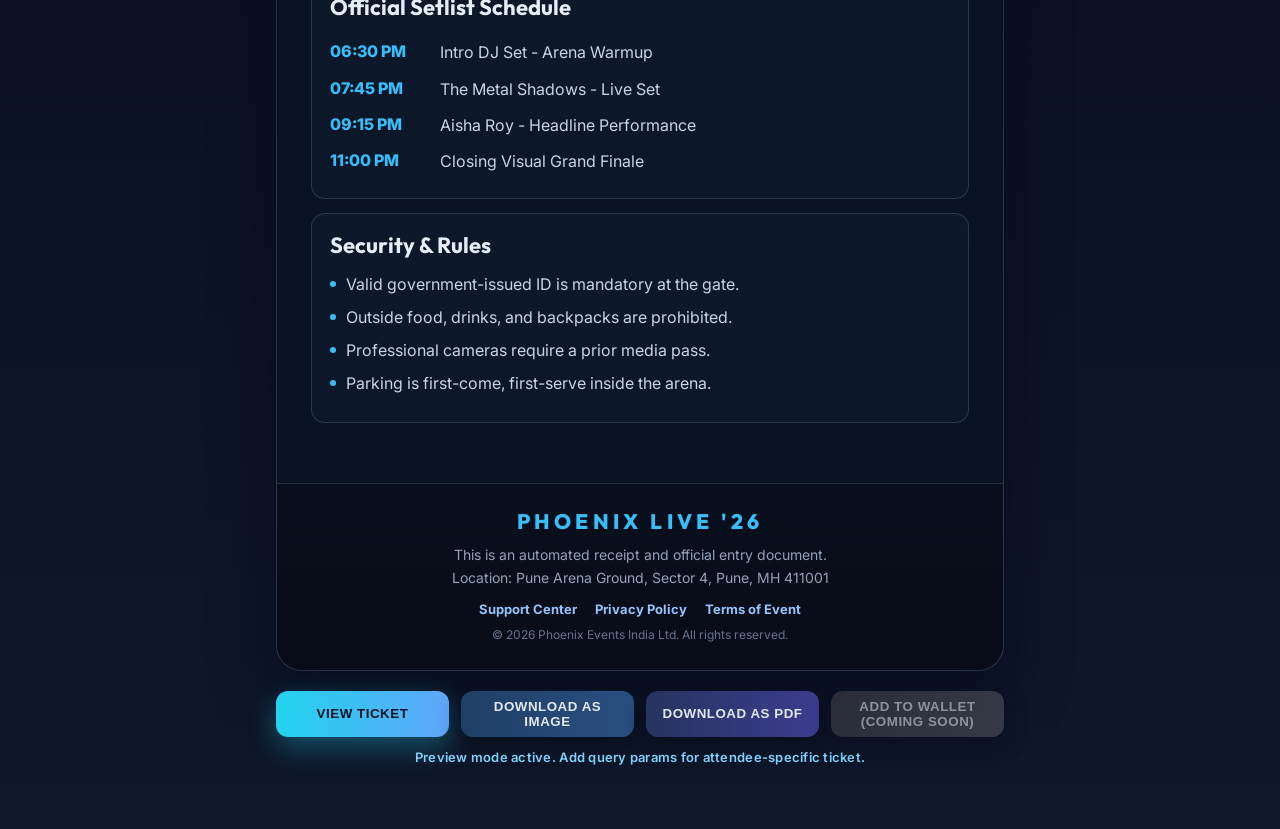
==== commit 4ab2279b: "Fix production email ticket links and harden ticket download flow for deploy" ====
--- a/email-template/index.html
+++ b/email-template/index.html
@@ -202,6 +202,7 @@
         const raw = params.get(key);
         return typeof raw === 'string' && raw.trim() !== '';
       });
+      const autoDownloadMode = sanitizeText(params.get('autodownload') || '', '', 20).toLowerCase();
       const stored = readStoredTicket();
       const rawName = params.get('name');
       const rawPass = params.get('pass');
@@ -235,7 +236,7 @@
       }
       if (!data.name) data.name = 'Attendee';
       const hasStoredTicketData = !!(stored && (stored.name || stored.pass || stored.email || stored.phone || stored.city || stored.qty));
-      return { valid: errors.length === 0, data, errors, hasMeaningfulParams: hasMeaningfulParams || hasStoredTicketData };
+      return { valid: errors.length === 0, data, errors, hasMeaningfulParams: hasMeaningfulParams || hasStoredTicketData, autoDownloadMode };
     }
     function fillText(id, value) { const el = document.getElementById(id); if (el) el.textContent = value; }
     function setActionStatus(message, tone) {
@@ -416,7 +417,7 @@
       setTicketError([]);
       setDownloadButtonsDisabled(false);
       setActionStatus(result.hasMeaningfulParams ? 'Ticket loaded. You can download image or PDF.' : 'Preview mode active. Add query params for attendee-specific ticket.', null);
-      if (result.hasMeaningfulParams) {
+      if (result.hasMeaningfulParams && result.autoDownloadMode === 'pdf') {
         maybeAutoDownloadPDF();
       }
     }
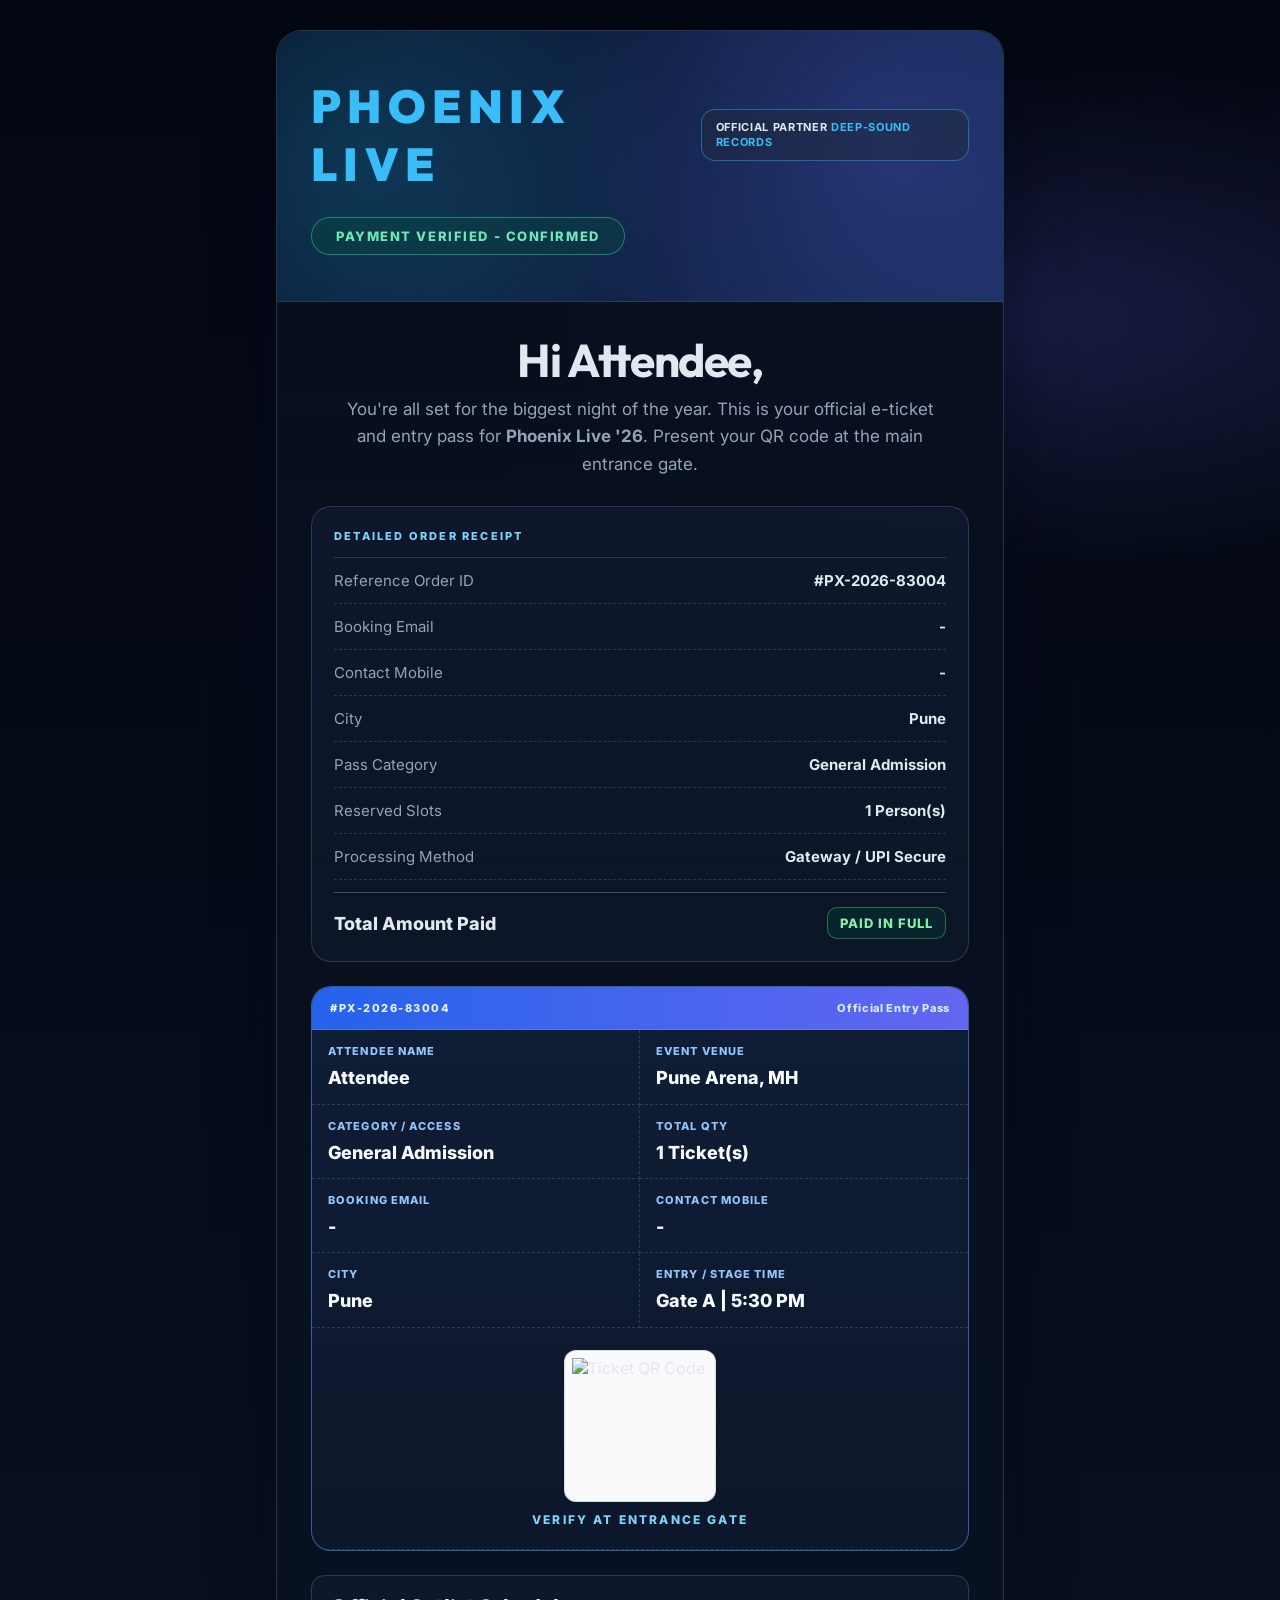
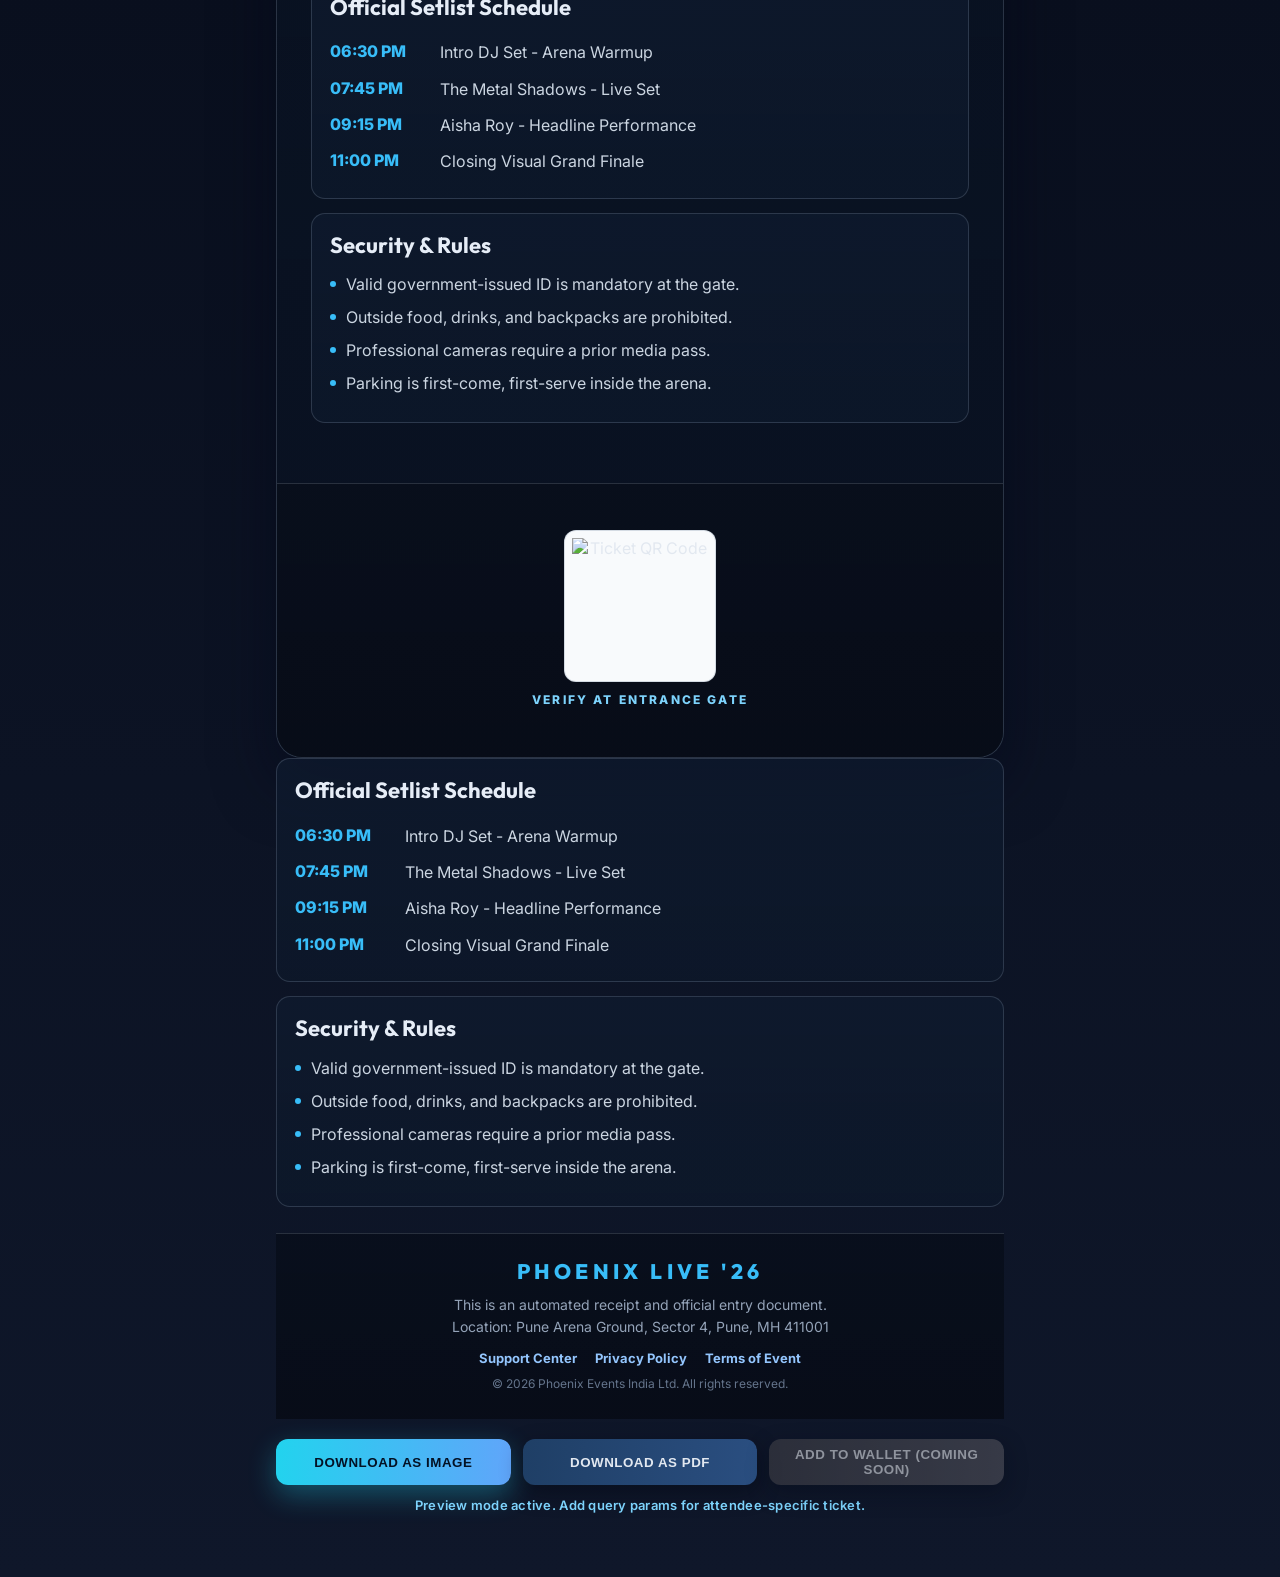
==== commit f12b1715: "Fix EmailJS broken links and remove redundant View Ticket buttons" ====
--- a/email-template/index.html
+++ b/email-template/index.html
@@ -1,6 +1,6 @@
-﻿
-<!DOCTYPE html>
+﻿<!DOCTYPE html>
 <html lang="en">
+
 <head>
   <meta charset="UTF-8" />
   <meta name="viewport" content="width=device-width, initial-scale=1.0" />
@@ -10,81 +10,587 @@
   <title>PHOENIX LIVE '26 - Official E-Ticket</title>
   <link rel="preconnect" href="https://fonts.googleapis.com" />
   <link rel="preconnect" href="https://fonts.gstatic.com" crossorigin />
-  <link href="https://fonts.googleapis.com/css2?family=Inter:wght@400;500;600;700;800;900&family=Outfit:wght@500;700;800;900&display=swap" rel="stylesheet" />
+  <link
+    href="https://fonts.googleapis.com/css2?family=Inter:wght@400;500;600;700;800;900&family=Outfit:wght@500;700;800;900&display=swap"
+    rel="stylesheet" />
   <style>
     :root {
-      --bg1:#030712; --bg2:#0f172a; --surface:#0b1222; --line:rgba(148,163,184,.24);
-      --text:#e2e8f0; --muted:#94a3b8; --dim:#64748b; --cyan:#22d3ee; --indigo:#6366f1;
-      --success:#34d399; --danger:#fb7185; --shadow:0 24px 60px rgba(2,6,23,.5);
-    }
-    *,*::before,*::after{box-sizing:border-box;margin:0;padding:0}
-    html,body{min-height:100%;font-family:'Inter',system-ui,-apple-system,sans-serif;color:var(--text);overflow-x:hidden;
-      background:radial-gradient(1100px 420px at 18% -8%,rgba(34,211,238,.16),transparent 62%),
-      radial-gradient(960px 420px at 82% 10%,rgba(99,102,241,.2),transparent 60%),
-      linear-gradient(180deg,var(--bg1),var(--bg2));}
-    .page-frame{max-width:760px;margin:30px auto 56px;padding:0 16px}
-    .ticket-error{display:none;margin-bottom:16px;padding:14px 16px;border-radius:12px;border:1px solid rgba(251,113,133,.45);background:rgba(127,29,29,.25);color:#fecdd3;font-weight:700;text-align:center}
-    .ticket-error.show{display:block}
-    #ticket-container.arena-pass{border-radius:26px;border:1px solid var(--line);background:linear-gradient(180deg,rgba(8,15,30,.88),rgba(10,19,35,.96));box-shadow:var(--shadow);overflow:hidden}
-    .main-header{position:relative;padding:46px 34px;background:linear-gradient(126deg,#07132d,#102347 64%,#162d59);border-bottom:1px solid var(--line)}
-    .main-header::after{content:"";position:absolute;inset:0;background:radial-gradient(circle at 12% 48%,rgba(34,211,238,.17),transparent 48%),radial-gradient(circle at 84% 40%,rgba(99,102,241,.24),transparent 53%);pointer-events:none}
-    .header-top{position:relative;z-index:1;display:flex;justify-content:space-between;align-items:center;gap:12px;margin-bottom:24px}
-    .brand-name{font-family:'Outfit',sans-serif;font-size:clamp(30px,4vw,46px);letter-spacing:.14em;font-weight:900;color:#38bdf8;text-transform:uppercase}
-    .partner-seal{border-radius:14px;padding:10px 14px;border:1px solid rgba(56,189,248,.42);background:rgba(30,41,59,.5);font-size:11px;letter-spacing:.06em;font-weight:700;text-transform:uppercase;line-height:1.35}
-    .partner-seal b{color:#38bdf8}
-    .status-badge{position:relative;z-index:1;display:inline-flex;justify-content:center;align-items:center;margin:0 auto;padding:10px 24px;border-radius:999px;border:1px solid rgba(52,211,153,.5);background:rgba(6,78,59,.34);color:#6ee7b7;font-size:13px;font-weight:800;letter-spacing:.12em;text-transform:uppercase}
-    .content-body{padding:34px}
-    .hero-msg{text-align:center;margin-bottom:28px}
-    .hero-msg h1{font-family:'Outfit',sans-serif;font-size:clamp(32px,4vw,46px);line-height:1.08;margin-bottom:10px;letter-spacing:-.03em}
-    .hero-msg p{margin:0 auto;max-width:620px;color:var(--muted);font-size:17px;line-height:1.62}
-    .receipt-section{border-radius:20px;border:1px solid var(--line);background:linear-gradient(180deg,rgba(17,27,49,.7),rgba(12,23,41,.85));padding:22px;margin-bottom:24px}
-    .section-label{display:block;margin-bottom:14px;color:#7dd3fc;font-size:11px;font-weight:800;letter-spacing:.2em;text-transform:uppercase}
-    .receipt-grid{border-top:1px solid var(--line)}
-    .receipt-row{display:flex;justify-content:space-between;gap:18px;padding:13px 0;border-bottom:1px dashed var(--line);font-size:15px}
-    .receipt-row .label{color:var(--muted)} .receipt-row .value{font-weight:700;text-align:right;word-break:break-word}
-    .total-strip{margin-top:12px;padding-top:14px;border-top:1px solid rgba(148,163,184,.38);display:flex;justify-content:space-between;align-items:center;gap:12px}
-    .total-label{font-size:18px;font-weight:800} .total-status{font-size:13px;font-weight:800;text-transform:uppercase;letter-spacing:.08em;border-radius:10px;padding:7px 12px;color:#86efac;border:1px solid rgba(74,222,128,.4);background:rgba(6,78,59,.28)}
-    .ticket-box{border:1px solid rgba(96,165,250,.5);border-radius:20px;overflow:hidden;margin-bottom:24px;background:linear-gradient(180deg,#0f1d36,#0d172b)}
-    .ticket-top{display:flex;justify-content:space-between;align-items:center;gap:16px;padding:14px 18px;background:linear-gradient(90deg,#2563eb,var(--indigo));border-bottom:1px solid rgba(148,163,184,.36)}
-    .ticket-top .pass-badge{font-size:11px;font-weight:800;letter-spacing:.14em;text-transform:uppercase;color:#eaf1ff}
-    .ticket-top .serial-badge{font-size:11px;color:#dbeafe;font-weight:800;letter-spacing:.06em}
-    .ticket-main{display:grid;grid-template-columns:repeat(2,minmax(0,1fr));border-bottom:1px dashed var(--line)}
-    .ticket-cell{padding:14px 16px;border-bottom:1px dashed var(--line)}
-    .ticket-cell:nth-child(odd){border-right:1px dashed var(--line)}
-    .cell-label{display:block;margin-bottom:8px;color:#93c5fd;font-size:11px;font-weight:800;letter-spacing:.1em;text-transform:uppercase}
-    .cell-value{color:#f8fbff;font-size:18px;font-weight:800;line-height:1.3;word-break:break-word}
-    .qr-area{grid-column:1/-1;display:flex;flex-direction:column;align-items:center;padding:22px 18px;gap:10px}
-    .qr-container{width:152px;height:152px;border-radius:12px;overflow:hidden;background:#f8fafc;border:1px solid rgba(148,163,184,.36);display:grid;place-items:center}
-    .qr-placeholder{width:136px;height:136px;display:block;object-fit:contain}
-    .scan-msg{color:#7dd3fc;font-size:12px;text-transform:uppercase;font-weight:800;letter-spacing:.18em;text-align:center}
-    .footer-info{display:grid;gap:14px}
-    .info-card{border-radius:14px;border:1px solid var(--line);background:linear-gradient(180deg,rgba(15,27,47,.72),rgba(13,24,42,.82));padding:18px}
-    .info-card h3{font-family:'Outfit',sans-serif;font-size:22px;line-height:1.2;margin-bottom:14px;color:#e6edf7}
-    .lineup-item{display:flex;gap:12px;padding:7px 0} .lineup-time{width:98px;flex-shrink:0;color:#38bdf8;font-weight:800}
-    .lineup-act{color:#cbd5e1;line-height:1.4}
-    .rules-list{list-style:none} .rules-list li{position:relative;padding-left:16px;margin-bottom:9px;color:#cbd5e1;line-height:1.5}
-    .rules-list li::before{content:"";position:absolute;left:0;top:9px;width:6px;height:6px;border-radius:50%;background:#38bdf8}
-    .site-footer{border-top:1px solid var(--line);margin-top:26px;padding:24px 34px 28px;text-align:center;background:linear-gradient(180deg,rgba(8,14,27,.9),rgba(7,12,23,.95))}
-    .footer-logo{font-family:'Outfit',sans-serif;color:#38bdf8;font-size:21px;letter-spacing:.2em;text-transform:uppercase;font-weight:800;margin-bottom:10px}
-    .footer-text{color:var(--muted);font-size:14px;line-height:1.6;margin-bottom:12px}
-    .footer-links{display:flex;justify-content:center;flex-wrap:wrap;gap:18px;margin-bottom:10px}
-    .footer-links a{color:#93c5fd;text-decoration:none;font-weight:700;font-size:13px}
-    .copyright{font-size:12px;color:var(--dim)}
-    .ticket-controls{margin-top:20px;display:grid;grid-template-columns:repeat(4,minmax(0,1fr));gap:12px}
-    .control-btn{min-height:46px;border:0;border-radius:12px;padding:0 14px;display:inline-flex;align-items:center;justify-content:center;text-align:center;font-weight:800;letter-spacing:.04em;text-transform:uppercase;cursor:pointer;color:#e2e8f0;background:linear-gradient(92deg,#0f274d,#1d2e58);box-shadow:0 8px 22px rgba(3,7,18,.45);transition:transform .2s ease,box-shadow .2s ease,filter .2s ease}
-    .control-btn:hover{transform:translateY(-2px);box-shadow:0 12px 30px rgba(2,6,23,.6);filter:brightness(1.08)}
-    .control-btn:active{transform:translateY(0)}
-    .control-btn:focus-visible{outline:2px solid var(--cyan);outline-offset:2px}
-    .control-btn.primary{color:#031225;background:linear-gradient(92deg,var(--cyan),#60a5fa);box-shadow:0 10px 28px rgba(34,211,238,.32)}
-    .control-btn.secondary{background:linear-gradient(92deg,#1f3f66,#2a4e80)} .control-btn.tertiary{background:linear-gradient(92deg,#27335f,#3c3c8f)}
-    .control-btn.wallet{background:linear-gradient(92deg,#3f3f46,#52525b);color:#e5e7eb;cursor:not-allowed;opacity:.82}
-    .control-btn[disabled]{cursor:not-allowed;opacity:.6;transform:none;filter:none}
-    .action-status{min-height:24px;margin-top:12px;color:#7dd3fc;font-size:13px;text-align:center;font-weight:600;letter-spacing:.02em}
-    .action-status.error{color:#fda4af} .action-status.success{color:#86efac}
-    @media (max-width:980px){.ticket-controls{grid-template-columns:repeat(2,minmax(0,1fr))}}
-    @media (max-width:760px){.page-frame{margin:20px auto 46px;padding:0 10px}.main-header{padding:30px 18px}.header-top{flex-direction:column;align-items:flex-start}.brand-name{letter-spacing:.09em}.content-body{padding:20px 16px}.site-footer{padding:20px 16px 24px}.ticket-main{grid-template-columns:1fr}.ticket-cell:nth-child(odd){border-right:none}.lineup-item{flex-direction:column;gap:4px}.lineup-time{width:auto}.ticket-controls{grid-template-columns:1fr}}
+      --bg1: #030712;
+      --bg2: #0f172a;
+      --surface: #0b1222;
+      --line: rgba(148, 163, 184, .24);
+      --text: #e2e8f0;
+      --muted: #94a3b8;
+      --dim: #64748b;
+      --cyan: #22d3ee;
+      --indigo: #6366f1;
+      --success: #34d399;
+      --danger: #fb7185;
+      --shadow: 0 24px 60px rgba(2, 6, 23, .5);
+    }
+
+    *,
+    *::before,
+    *::after {
+      box-sizing: border-box;
+      margin: 0;
+      padding: 0
+    }
+
+    html,
+    body {
+      min-height: 100%;
+      font-family: 'Inter', system-ui, -apple-system, sans-serif;
+      color: var(--text);
+      overflow-x: hidden;
+      background: radial-gradient(1100px 420px at 18% -8%, rgba(34, 211, 238, .16), transparent 62%),
+        radial-gradient(960px 420px at 82% 10%, rgba(99, 102, 241, .2), transparent 60%),
+        linear-gradient(180deg, var(--bg1), var(--bg2));
+    }
+
+    .page-frame {
+      max-width: 760px;
+      margin: 30px auto 56px;
+      padding: 0 16px
+    }
+
+    .ticket-error {
+      display: none;
+      margin-bottom: 16px;
+      padding: 14px 16px;
+      border-radius: 12px;
+      border: 1px solid rgba(251, 113, 133, .45);
+      background: rgba(127, 29, 29, .25);
+      color: #fecdd3;
+      font-weight: 700;
+      text-align: center
+    }
+
+    .ticket-error.show {
+      display: block
+    }
+
+    #ticket-container.arena-pass {
+      border-radius: 26px;
+      border: 1px solid var(--line);
+      background: linear-gradient(180deg, rgba(8, 15, 30, .88), rgba(10, 19, 35, .96));
+      box-shadow: var(--shadow);
+      overflow: hidden
+    }
+
+    .main-header {
+      position: relative;
+      padding: 46px 34px;
+      background: linear-gradient(126deg, #07132d, #102347 64%, #162d59);
+      border-bottom: 1px solid var(--line)
+    }
+
+    .main-header::after {
+      content: "";
+      position: absolute;
+      inset: 0;
+      background: radial-gradient(circle at 12% 48%, rgba(34, 211, 238, .17), transparent 48%), radial-gradient(circle at 84% 40%, rgba(99, 102, 241, .24), transparent 53%);
+      pointer-events: none
+    }
+
+    .header-top {
+      position: relative;
+      z-index: 1;
+      display: flex;
+      justify-content: space-between;
+      align-items: center;
+      gap: 12px;
+      margin-bottom: 24px
+    }
+
+    .brand-name {
+      font-family: 'Outfit', sans-serif;
+      font-size: clamp(30px, 4vw, 46px);
+      letter-spacing: .14em;
+      font-weight: 900;
+      color: #38bdf8;
+      text-transform: uppercase
+    }
+
+    .partner-seal {
+      border-radius: 14px;
+      padding: 10px 14px;
+      border: 1px solid rgba(56, 189, 248, .42);
+      background: rgba(30, 41, 59, .5);
+      font-size: 11px;
+      letter-spacing: .06em;
+      font-weight: 700;
+      text-transform: uppercase;
+      line-height: 1.35
+    }
+
+    .partner-seal b {
+      color: #38bdf8
+    }
+
+    .status-badge {
+      position: relative;
+      z-index: 1;
+      display: inline-flex;
+      justify-content: center;
+      align-items: center;
+      margin: 0 auto;
+      padding: 10px 24px;
+      border-radius: 999px;
+      border: 1px solid rgba(52, 211, 153, .5);
+      background: rgba(6, 78, 59, .34);
+      color: #6ee7b7;
+      font-size: 13px;
+      font-weight: 800;
+      letter-spacing: .12em;
+      text-transform: uppercase
+    }
+
+    .content-body {
+      padding: 34px
+    }
+
+    .hero-msg {
+      text-align: center;
+      margin-bottom: 28px
+    }
+
+    .hero-msg h1 {
+      font-family: 'Outfit', sans-serif;
+      font-size: clamp(32px, 4vw, 46px);
+      line-height: 1.08;
+      margin-bottom: 10px;
+      letter-spacing: -.03em
+    }
+
+    .hero-msg p {
+      margin: 0 auto;
+      max-width: 620px;
+      color: var(--muted);
+      font-size: 17px;
+      line-height: 1.62
+    }
+
+    .receipt-section {
+      border-radius: 20px;
+      border: 1px solid var(--line);
+      background: linear-gradient(180deg, rgba(17, 27, 49, .7), rgba(12, 23, 41, .85));
+      padding: 22px;
+      margin-bottom: 24px
+    }
+
+    .section-label {
+      display: block;
+      margin-bottom: 14px;
+      color: #7dd3fc;
+      font-size: 11px;
+      font-weight: 800;
+      letter-spacing: .2em;
+      text-transform: uppercase
+    }
+
+    .receipt-grid {
+      border-top: 1px solid var(--line)
+    }
+
+    .receipt-row {
+      display: flex;
+      justify-content: space-between;
+      gap: 18px;
+      padding: 13px 0;
+      border-bottom: 1px dashed var(--line);
+      font-size: 15px
+    }
+
+    .receipt-row .label {
+      color: var(--muted)
+    }
+
+    .receipt-row .value {
+      font-weight: 700;
+      text-align: right;
+      word-break: break-word
+    }
+
+    .total-strip {
+      margin-top: 12px;
+      padding-top: 14px;
+      border-top: 1px solid rgba(148, 163, 184, .38);
+      display: flex;
+      justify-content: space-between;
+      align-items: center;
+      gap: 12px
+    }
+
+    .total-label {
+      font-size: 18px;
+      font-weight: 800
+    }
+
+    .total-status {
+      font-size: 13px;
+      font-weight: 800;
+      text-transform: uppercase;
+      letter-spacing: .08em;
+      border-radius: 10px;
+      padding: 7px 12px;
+      color: #86efac;
+      border: 1px solid rgba(74, 222, 128, .4);
+      background: rgba(6, 78, 59, .28)
+    }
+
+    .ticket-box {
+      border: 1px solid rgba(96, 165, 250, .5);
+      border-radius: 20px;
+      overflow: hidden;
+      margin-bottom: 24px;
+      background: linear-gradient(180deg, #0f1d36, #0d172b)
+    }
+
+    .ticket-top {
+      display: flex;
+      justify-content: space-between;
+      align-items: center;
+      gap: 16px;
+      padding: 14px 18px;
+      background: linear-gradient(90deg, #2563eb, var(--indigo));
+      border-bottom: 1px solid rgba(148, 163, 184, .36)
+    }
+
+    .ticket-top .pass-badge {
+      font-size: 11px;
+      font-weight: 800;
+      letter-spacing: .14em;
+      text-transform: uppercase;
+      color: #eaf1ff
+    }
+
+    .ticket-top .serial-badge {
+      font-size: 11px;
+      color: #dbeafe;
+      font-weight: 800;
+      letter-spacing: .06em
+    }
+
+    .ticket-main {
+      display: grid;
+      grid-template-columns: repeat(2, minmax(0, 1fr));
+      border-bottom: 1px dashed var(--line)
+    }
+
+    .ticket-cell {
+      padding: 14px 16px;
+      border-bottom: 1px dashed var(--line)
+    }
+
+    .ticket-cell:nth-child(odd) {
+      border-right: 1px dashed var(--line)
+    }
+
+    .cell-label {
+      display: block;
+      margin-bottom: 8px;
+      color: #93c5fd;
+      font-size: 11px;
+      font-weight: 800;
+      letter-spacing: .1em;
+      text-transform: uppercase
+    }
+
+    .cell-value {
+      color: #f8fbff;
+      font-size: 18px;
+      font-weight: 800;
+      line-height: 1.3;
+      word-break: break-word
+    }
+
+    .qr-area {
+      grid-column: 1/-1;
+      display: flex;
+      flex-direction: column;
+      align-items: center;
+      padding: 22px 18px;
+      gap: 10px
+    }
+
+    .qr-container {
+      width: 152px;
+      height: 152px;
+      border-radius: 12px;
+      overflow: hidden;
+      background: #f8fafc;
+      border: 1px solid rgba(148, 163, 184, .36);
+      display: grid;
+      place-items: center
+    }
+
+    .qr-placeholder {
+      width: 136px;
+      height: 136px;
+      display: block;
+      object-fit: contain
+    }
+
+    .scan-msg {
+      color: #7dd3fc;
+      font-size: 12px;
+      text-transform: uppercase;
+      font-weight: 800;
+      letter-spacing: .18em;
+      text-align: center
+    }
+
+    .footer-info {
+      display: grid;
+      gap: 14px
+    }
+
+    .info-card {
+      border-radius: 14px;
+      border: 1px solid var(--line);
+      background: linear-gradient(180deg, rgba(15, 27, 47, .72), rgba(13, 24, 42, .82));
+      padding: 18px
+    }
+
+    .info-card h3 {
+      font-family: 'Outfit', sans-serif;
+      font-size: 22px;
+      line-height: 1.2;
+      margin-bottom: 14px;
+      color: #e6edf7
+    }
+
+    .lineup-item {
+      display: flex;
+      gap: 12px;
+      padding: 7px 0
+    }
+
+    .lineup-time {
+      width: 98px;
+      flex-shrink: 0;
+      color: #38bdf8;
+      font-weight: 800
+    }
+
+    .lineup-act {
+      color: #cbd5e1;
+      line-height: 1.4
+    }
+
+    .rules-list {
+      list-style: none
+    }
+
+    .rules-list li {
+      position: relative;
+      padding-left: 16px;
+      margin-bottom: 9px;
+      color: #cbd5e1;
+      line-height: 1.5
+    }
+
+    .rules-list li::before {
+      content: "";
+      position: absolute;
+      left: 0;
+      top: 9px;
+      width: 6px;
+      height: 6px;
+      border-radius: 50%;
+      background: #38bdf8
+    }
+
+    .site-footer {
+      border-top: 1px solid var(--line);
+      margin-top: 26px;
+      padding: 24px 34px 28px;
+      text-align: center;
+      background: linear-gradient(180deg, rgba(8, 14, 27, .9), rgba(7, 12, 23, .95))
+    }
+
+    .footer-logo {
+      font-family: 'Outfit', sans-serif;
+      color: #38bdf8;
+      font-size: 21px;
+      letter-spacing: .2em;
+      text-transform: uppercase;
+      font-weight: 800;
+      margin-bottom: 10px
+    }
+
+    .footer-text {
+      color: var(--muted);
+      font-size: 14px;
+      line-height: 1.6;
+      margin-bottom: 12px
+    }
+
+    .footer-links {
+      display: flex;
+      justify-content: center;
+      flex-wrap: wrap;
+      gap: 18px;
+      margin-bottom: 10px
+    }
+
+    .footer-links a {
+      color: #93c5fd;
+      text-decoration: none;
+      font-weight: 700;
+      font-size: 13px
+    }
+
+    .copyright {
+      font-size: 12px;
+      color: var(--dim)
+    }
+
+    .ticket-controls {
+      margin-top: 20px;
+      display: grid;
+      grid-template-columns: repeat(3, minmax(0, 1fr));
+      gap: 12px
+    }
+
+    .control-btn {
+      min-height: 46px;
+      border: 0;
+      border-radius: 12px;
+      padding: 0 14px;
+      display: inline-flex;
+      align-items: center;
+      justify-content: center;
+      text-align: center;
+      font-weight: 800;
+      letter-spacing: .04em;
+      text-transform: uppercase;
+      cursor: pointer;
+      color: #e2e8f0;
+      background: linear-gradient(92deg, #0f274d, #1d2e58);
+      box-shadow: 0 8px 22px rgba(3, 7, 18, .45);
+      transition: transform .2s ease, box-shadow .2s ease, filter .2s ease
+    }
+
+    .control-btn:hover {
+      transform: translateY(-2px);
+      box-shadow: 0 12px 30px rgba(2, 6, 23, .6);
+      filter: brightness(1.08)
+    }
+
+    .control-btn:active {
+      transform: translateY(0)
+    }
+
+    .control-btn:focus-visible {
+      outline: 2px solid var(--cyan);
+      outline-offset: 2px
+    }
+
+    .control-btn.primary {
+      color: #031225;
+      background: linear-gradient(92deg, var(--cyan), #60a5fa);
+      box-shadow: 0 10px 28px rgba(34, 211, 238, .32)
+    }
+
+    .control-btn.secondary {
+      background: linear-gradient(92deg, #1f3f66, #2a4e80)
+    }
+
+    .control-btn.tertiary {
+      background: linear-gradient(92deg, #27335f, #3c3c8f)
+    }
+
+    .control-btn.wallet {
+      background: linear-gradient(92deg, #3f3f46, #52525b);
+      color: #e5e7eb;
+      cursor: not-allowed;
+      opacity: .82
+    }
+
+    .control-btn[disabled] {
+      cursor: not-allowed;
+      opacity: .6;
+      transform: none;
+      filter: none
+    }
+
+    .action-status {
+      min-height: 24px;
+      margin-top: 12px;
+      color: #7dd3fc;
+      font-size: 13px;
+      text-align: center;
+      font-weight: 600;
+      letter-spacing: .02em
+    }
+
+    .action-status.error {
+      color: #fda4af
+    }
+
+    .action-status.success {
+      color: #86efac
+    }
+
+    @media (max-width:980px) {
+      .ticket-controls {
+        grid-template-columns: repeat(2, minmax(0, 1fr))
+      }
+    }
+
+    @media (max-width:760px) {
+      .page-frame {
+        margin: 20px auto 46px;
+        padding: 0 10px
+      }
+
+      .main-header {
+        padding: 30px 18px
+      }
+
+      .header-top {
+        flex-direction: column;
+        align-items: flex-start
+      }
+
+      .brand-name {
+        letter-spacing: .09em
+      }
+
+      .content-body {
+        padding: 20px 16px
+      }
+
+      .site-footer {
+        padding: 20px 16px 24px
+      }
+
+      .ticket-main {
+        grid-template-columns: 1fr
+      }
+
+      .ticket-cell:nth-child(odd) {
+        border-right: none
+      }
+
+      .lineup-item {
+        flex-direction: column;
+        gap: 4px
+      }
+
+      .lineup-time {
+        width: auto
+      }
+
+      .ticket-controls {
+        grid-template-columns: 1fr
+      }
+    }
   </style>
 </head>
+
 <body>
   <main class="page-frame" aria-label="Phoenix Live Ticket Page">
     <div id="ticket-error" class="ticket-error" role="alert" aria-live="assertive">Invalid Ticket URL</div>
@@ -99,20 +605,29 @@
       <div class="content-body">
         <section class="hero-msg" aria-label="Attendee Greeting">
           <h1 id="greet-name">Hi Attendee,</h1>
-          <p>You're all set for the biggest night of the year. This is your official e-ticket and entry pass for <strong>Phoenix Live '26</strong>. Present your QR code at the main entrance gate.</p>
+          <p>You're all set for the biggest night of the year. This is your official e-ticket and entry pass for
+            <strong>Phoenix Live '26</strong>. Present your QR code at the main entrance gate.</p>
         </section>
         <section class="receipt-section" aria-label="Order Receipt">
           <span class="section-label">Detailed Order Receipt</span>
           <div class="receipt-grid">
-            <div class="receipt-row"><span class="label">Reference Order ID</span><span class="value" id="receipt-id">#PX-2026-00000</span></div>
-            <div class="receipt-row"><span class="label">Booking Email</span><span class="value" id="receipt-email">-</span></div>
-            <div class="receipt-row"><span class="label">Contact Mobile</span><span class="value" id="receipt-phone">-</span></div>
-            <div class="receipt-row"><span class="label">City</span><span class="value" id="receipt-city">Pune</span></div>
-            <div class="receipt-row"><span class="label">Pass Category</span><span class="value" id="receipt-pass">General Admission</span></div>
-            <div class="receipt-row"><span class="label">Reserved Slots</span><span class="value" id="receipt-qty">1 Person(s)</span></div>
-            <div class="receipt-row"><span class="label">Processing Method</span><span class="value">Gateway / UPI Secure</span></div>
+            <div class="receipt-row"><span class="label">Reference Order ID</span><span class="value"
+                id="receipt-id">#PX-2026-00000</span></div>
+            <div class="receipt-row"><span class="label">Booking Email</span><span class="value"
+                id="receipt-email">-</span></div>
+            <div class="receipt-row"><span class="label">Contact Mobile</span><span class="value"
+                id="receipt-phone">-</span></div>
+            <div class="receipt-row"><span class="label">City</span><span class="value" id="receipt-city">Pune</span>
+            </div>
+            <div class="receipt-row"><span class="label">Pass Category</span><span class="value"
+                id="receipt-pass">General Admission</span></div>
+            <div class="receipt-row"><span class="label">Reserved Slots</span><span class="value" id="receipt-qty">1
+                Person(s)</span></div>
+            <div class="receipt-row"><span class="label">Processing Method</span><span class="value">Gateway / UPI
+                Secure</span></div>
           </div>
-          <div class="total-strip"><span class="total-label">Total Amount Paid</span><span class="total-status">Paid in Full</span></div>
+          <div class="total-strip"><span class="total-label">Total Amount Paid</span><span class="total-status">Paid in
+              Full</span></div>
         </section>
         <section class="ticket-box" aria-label="Official Venue Ticket">
           <div class="ticket-top">
@@ -120,17 +635,27 @@
             <span class="serial-badge">Official Entry Pass</span>
           </div>
           <div class="ticket-main">
-            <div class="ticket-cell"><span class="cell-label">Attendee Name</span><span class="cell-value" id="pass-name">Attendee</span></div>
-            <div class="ticket-cell"><span class="cell-label">Event Venue</span><span class="cell-value">Pune Arena, MH</span></div>
-            <div class="ticket-cell"><span class="cell-label">Category / Access</span><span class="cell-value" id="pass-cat">General Admission</span></div>
-            <div class="ticket-cell"><span class="cell-label">Total Qty</span><span class="cell-value" id="pass-total">1 Ticket(s)</span></div>
-            <div class="ticket-cell"><span class="cell-label">Booking Email</span><span class="cell-value" id="pass-email">-</span></div>
-            <div class="ticket-cell"><span class="cell-label">Contact Mobile</span><span class="cell-value" id="pass-phone">-</span></div>
-            <div class="ticket-cell"><span class="cell-label">City</span><span class="cell-value" id="pass-city">Pune</span></div>
-            <div class="ticket-cell"><span class="cell-label">Entry / Stage Time</span><span class="cell-value">Gate A | 5:30 PM</span></div>
+            <div class="ticket-cell"><span class="cell-label">Attendee Name</span><span class="cell-value"
+                id="pass-name">Attendee</span></div>
+            <div class="ticket-cell"><span class="cell-label">Event Venue</span><span class="cell-value">Pune Arena,
+                MH</span></div>
+            <div class="ticket-cell"><span class="cell-label">Category / Access</span><span class="cell-value"
+                id="pass-cat">General Admission</span></div>
+            <div class="ticket-cell"><span class="cell-label">Total Qty</span><span class="cell-value" id="pass-total">1
+                Ticket(s)</span></div>
+            <div class="ticket-cell"><span class="cell-label">Booking Email</span><span class="cell-value"
+                id="pass-email">-</span></div>
+            <div class="ticket-cell"><span class="cell-label">Contact Mobile</span><span class="cell-value"
+                id="pass-phone">-</span></div>
+            <div class="ticket-cell"><span class="cell-label">City</span><span class="cell-value"
+                id="pass-city">Pune</span></div>
+            <div class="ticket-cell"><span class="cell-label">Entry / Stage Time</span><span class="cell-value">Gate A |
+                5:30 PM</span></div>
             <div class="qr-area">
               <div class="qr-container">
-                <img id="qr-img" class="qr-placeholder" src="https://api.qrserver.com/v1/create-qr-code/?size=150x150&data=PX-2026-CONFIRMED" alt="Ticket QR Code" />
+                <img id="qr-img" class="qr-placeholder"
+                  src="https://api.qrserver.com/v1/create-qr-code/?size=150x150&data=PX-2026-CONFIRMED"
+                  alt="Ticket QR Code" />
               </div>
               <div class="scan-msg">Verify at Entrance Gate</div>
             </div>
@@ -139,10 +664,14 @@
         <section class="footer-info" aria-label="Event Information">
           <div class="info-card">
             <h3>Official Setlist Schedule</h3>
-            <div class="lineup-item"><span class="lineup-time">06:30 PM</span><span class="lineup-act">Intro DJ Set - Arena Warmup</span></div>
-            <div class="lineup-item"><span class="lineup-time">07:45 PM</span><span class="lineup-act">The Metal Shadows - Live Set</span></div>
-            <div class="lineup-item"><span class="lineup-time">09:15 PM</span><span class="lineup-act">Aisha Roy - Headline Performance</span></div>
-            <div class="lineup-item"><span class="lineup-time">11:00 PM</span><span class="lineup-act">Closing Visual Grand Finale</span></div>
+            <div class="lineup-item"><span class="lineup-time">06:30 PM</span><span class="lineup-act">Intro DJ Set -
+                Arena Warmup</span></div>
+            <div class="lineup-item"><span class="lineup-time">07:45 PM</span><span class="lineup-act">The Metal Shadows
+                - Live Set</span></div>
+            <div class="lineup-item"><span class="lineup-time">09:15 PM</span><span class="lineup-act">Aisha Roy -
+                Headline Performance</span></div>
+            <div class="lineup-item"><span class="lineup-time">11:00 PM</span><span class="lineup-act">Closing Visual
+                Grand Finale</span></div>
           </div>
           <div class="info-card">
             <h3>Security &amp; Rules</h3>
@@ -156,16 +685,51 @@
         </section>
       </div>
       <footer class="site-footer">
-        <div class="footer-logo">Phoenix Live '26</div>
-        <p class="footer-text">This is an automated receipt and official entry document.<br />Location: Pune Arena Ground, Sector 4, Pune, MH 411001</p>
-        <div class="footer-links"><a href="#">Support Center</a><a href="#">Privacy Policy</a><a href="#">Terms of Event</a></div>
-        <div class="copyright">&copy; 2026 Phoenix Events India Ltd. All rights reserved.</div>
-      </footer>
+        <div class="qr-area">
+          <div class="qr-container">
+            <img id="qr-img" class="qr-placeholder"
+              src="https://api.qrserver.com/v1/create-qr-code/?size=150x150&data=PX-2026-CONFIRMED"
+              alt="Ticket QR Code" />
+          </div>
+          <div class="scan-msg">Verify at Entrance Gate</div>
+        </div>
+    </div>
+    </section>
+    <section class="footer-info" aria-label="Event Information">
+      <div class="info-card">
+        <h3>Official Setlist Schedule</h3>
+        <div class="lineup-item"><span class="lineup-time">06:30 PM</span><span class="lineup-act">Intro DJ Set - Arena
+            Warmup</span></div>
+        <div class="lineup-item"><span class="lineup-time">07:45 PM</span><span class="lineup-act">The Metal Shadows -
+            Live Set</span></div>
+        <div class="lineup-item"><span class="lineup-time">09:15 PM</span><span class="lineup-act">Aisha Roy - Headline
+            Performance</span></div>
+        <div class="lineup-item"><span class="lineup-time">11:00 PM</span><span class="lineup-act">Closing Visual Grand
+            Finale</span></div>
+      </div>
+      <div class="info-card">
+        <h3>Security &amp; Rules</h3>
+        <ul class="rules-list">
+          <li>Valid government-issued ID is mandatory at the gate.</li>
+          <li>Outside food, drinks, and backpacks are prohibited.</li>
+          <li>Professional cameras require a prior media pass.</li>
+          <li>Parking is first-come, first-serve inside the arena.</li>
+        </ul>
+      </div>
+    </section>
+    </div>
+    <footer class="site-footer">
+      <div class="footer-logo">Phoenix Live '26</div>
+      <p class="footer-text">This is an automated receipt and official entry document.<br />Location: Pune Arena Ground,
+        Sector 4, Pune, MH 411001</p>
+      <div class="footer-links"><a href="#">Support Center</a><a href="#">Privacy Policy</a><a href="#">Terms of
+          Event</a></div>
+      <div class="copyright">&copy; 2026 Phoenix Events India Ltd. All rights reserved.</div>
+    </footer>
     </div>
     <div class="ticket-controls" aria-label="Ticket Actions">
-      <button type="button" id="view-ticket-btn" class="control-btn primary">View Ticket</button>
-      <button type="button" id="download-image-btn" class="control-btn secondary">Download As Image</button>
-      <button type="button" id="download-pdf-btn" class="control-btn tertiary">Download As PDF</button>
+      <button type="button" id="download-image-btn" class="control-btn primary">Download As Image</button>
+      <button type="button" id="download-pdf-btn" class="control-btn secondary">Download As PDF</button>
       <button type="button" id="wallet-btn" class="control-btn wallet" disabled>Add To Wallet (Coming Soon)</button>
     </div>
     <p id="action-status" class="action-status" aria-live="polite"></p>
@@ -394,10 +958,8 @@
       window.setTimeout(() => { downloadPDF({ auto: true }); }, TICKET_CONFIG.autoDownloadDelayMs);
     }
     function attachEvents() {
-      const viewBtn = document.getElementById('view-ticket-btn');
       const imageBtn = document.getElementById('download-image-btn');
       const pdfBtn = document.getElementById('download-pdf-btn');
-      if (viewBtn) viewBtn.addEventListener('click', scrollToTicket);
       if (imageBtn) imageBtn.addEventListener('click', downloadImage);
       if (pdfBtn) pdfBtn.addEventListener('click', () => downloadPDF({ auto: false }));
     }
@@ -428,4 +990,5 @@
     initTicketPage();
   </script>
 </body>
-</html>
+
+</html>
